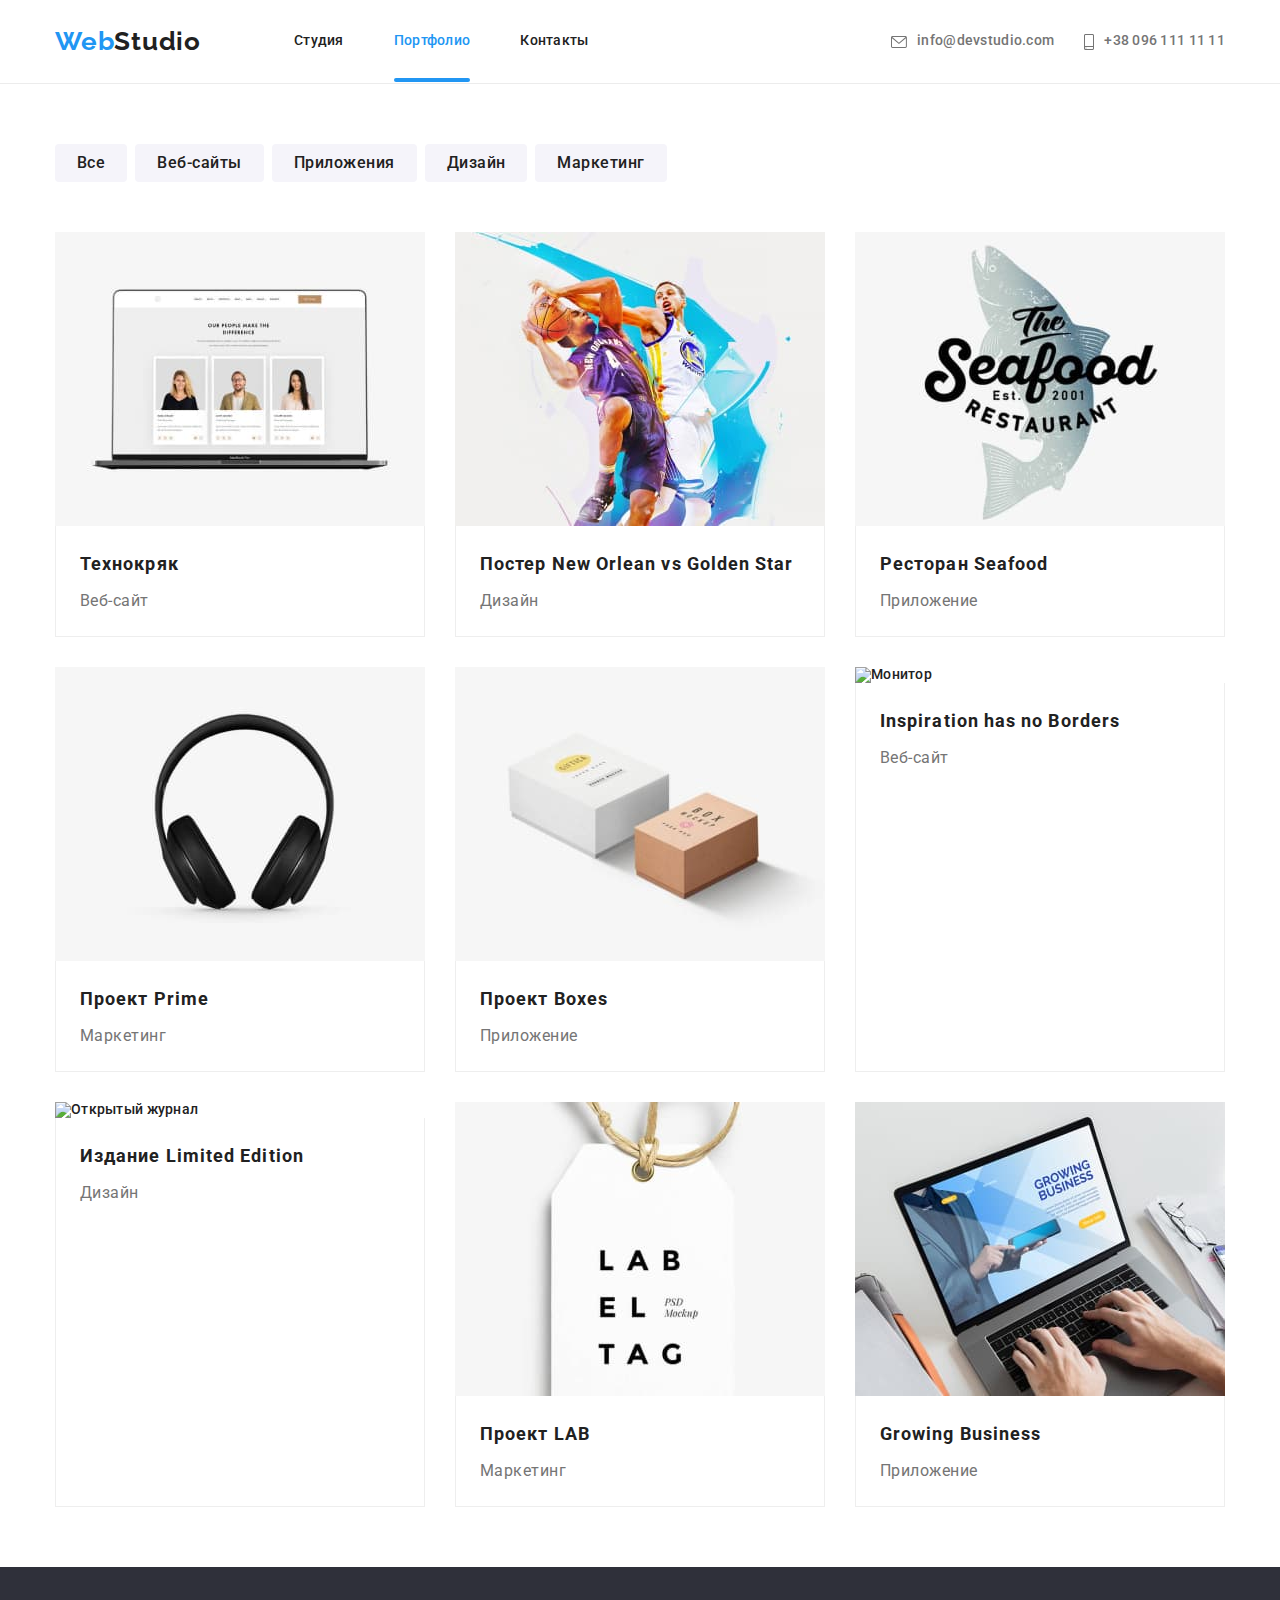
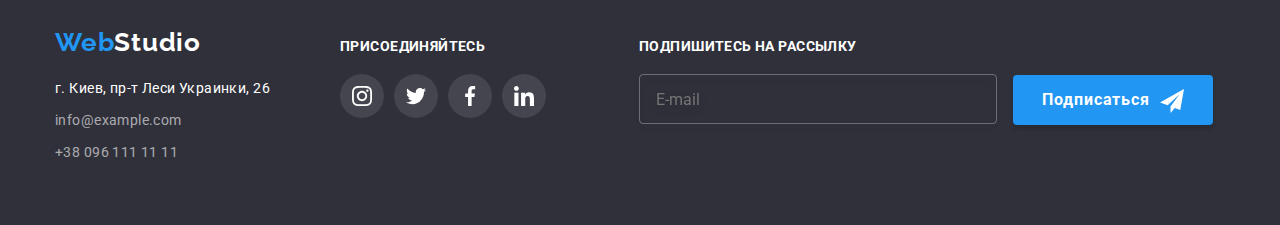
==== portfolio.html @ 26224d2b "Homework-08" ====
<!DOCTYPE html>
<html lang="ru">
  <head>
    <meta charset="UTF-8" />
    <meta http-equiv="X-UA-Compatible" content="IE=edge" />
    <meta name="viewport" content="width=device-width, initial-scale=1.0" />
    <meta name="description" content="Эффективные решения для вашего бизнеса" />
    <title lang="en">WebStudio</title>
    <link rel="stylesheet" href="./css/main.min.css" />
    <link rel="preconnect" href="https://fonts.googleapis.com" />
    <link rel="preconnect" href="https://fonts.gstatic.com" crossorigin />
    <link
      href="https://fonts.googleapis.com/css2?family=Raleway:wght@700&family=Roboto:wght@400;500;700;900&display=swap"
      rel="stylesheet"
    />
  </head>
  <body>
    <header class="header header--line">
      <div class="container container--header">
        <a class="link logo" href="" lang="en"><span class="w-logo">Web</span>Studio</a>
        <button class="btn-menu-open" type="button" data-menu-button-open aria-expanded="false">
          <svg
            class="svg-icon-menu"
            width="40"
            height="40"
            aria-label="Переключатель мобильного меню"
            aria-expanded="false"
            aria-controls="mobile-menu"
          >
            <use class="icon-menu" href="./images/icons.svg#menu"></use>
          </svg>
        </button>
        <div class="sandwich" id="mobile-menu" data-menu>
          <button class="btn-close-menu" data-menu-button-close>
            <svg
              class="svg-icon-menu"
              width="40"
              height="40"
              aria-label="Переключатель мобильного меню"
            >
              <use class="icon-close-menu" href="./images/icons.svg#close-menu"></use>
            </svg>
          </button>
          <nav class="nav">
            <ul class="nav__list">
              <li>
                <a class="link nav__link" href="./">Студия</a>
              </li>
              <li><a class="link nav__link current" href="./portfolio.html">Портфолио</a></li>
              <li><a class="link nav__link" href="">Контакты</a></li>
            </ul>
          </nav>
          <div class="header-contakt">
            <a class="link nav__email" href="mailto:info@devstudio.com">
              <svg width="14" height="10" class="icon-envelope">
                <use href="./images/icons.svg#envelope"></use>
                </svg>info@devstudio.com
            </a>

            <a class="link nav__tel" href="tel:+380961111111">
              <svg width="10" height="14" class="icon-smartphone">
                <use href="./images/icons.svg#smartphone"></use>
                </svg>+38 096 111 11 11
            </a>
          </div>
          <ul class="sandwich-social-list">
            <li class="sandwich__social-link"><a class="link" href="">Instagram</a></li>
            <li class="sandwich__social-link"><a class="link" href="">Twitter</a></li>
            <li class="sandwich__social-link"><a class="link" href="">Facebook</a></li>
            <li class="sandwich__social-link"><a class="link" href="">LinkedIn</a></li>
          </ul>
        </div>
      </div>
    </header>

    <main>
      <section class="section">
        <!-- h1 HIDE!! -->
        <h1 class="visually-hidden">Наше портфолио</h1>
        <div class="container">
          <ul class="list btn-container">
            <li><button class="btn" type="button">Все</button></li>
            <li><button class="btn" type="button">Веб-сайты</button></li>
            <li><button class="btn" type="button">Приложения</button></li>
            <li><button class="btn" type="button">Дизайн</button></li>
            <li><button class="btn" type="button">Маркетинг</button></li>
          </ul>

          <ul class="list card-set">
            <li class="card">
              <a class="link" href="#">
                <div class="card__representation">
                  <img
                    class="image"
                    srcset="
                      ./images/portfolio1-t.jpg    354w,
                      ./images/portfolio1-d.jpg    370w,
                      ./images/portfolio1.jpg      450w,
                      ./images/portfolio1-t@2x.jpg 708w,
                      ./images/portfolio1-d@2x.jpg 740w,
                      ./images/portfolio1@2x.jpg   900w
                    "
                    sizes="(min-width: 1200px) 370px, (min-width: 768px) 354px, 100vw"
                    src="./images/portfolio1.jpg"
                    alt="Отркытый ноутбук"
                  />
                  <p class="card__img-overlay">
                    Технокряк это современная площадка распространения коронавируса. Компании
                    используют эту платформу для цифрового шпионажа и атак на защищённые сервера
                    конкурентов.
                  </p>
                </div>
                <div class="card__label">
                  <h2 class="card__caption">Технокряк</h2>
                  <p class="card__comment">Веб-сайт</p>
                </div>
              </a>
            </li>
            <li class="card">
              <a class="link" href="#">
                <div class="card__representation">
                  <img
                    class="image"
                    srcset="
                      ./images/portfolio2-t.jpg    354w,
                      ./images/portfolio2-d.jpg    370w,
                      ./images/portfolio2.jpg      450w,
                      ./images/portfolio2-t@2x.jpg 708w,
                      ./images/portfolio2-d@2x.jpg 740w,
                      ./images/portfolio2@2x.jpg   900w
                    "
                    sizes="(min-width: 1200px) 370px, (min-width: 768px) 354px, 100vw"
                    src="./images/portfolio2.jpg"
                    alt="Два баскетболиста с мячом"
                  />
                  <p class="card__img-overlay">
                    Разработан макро-технологический постер, который позволяет только глядя в него
                    не менее 3-х часов в день, прокачать свои баскетбольные скиллы не менее чем на
                    +24 уровня вверх. И так каждый день!
                  </p>
                </div>
                <div class="card__label">
                  <h2 class="card__caption">Постер New Orlean vs Golden Star</h2>
                  <p class="card__comment">Дизайн</p>
                </div>
              </a>
            </li>
            <li class="card">
              <a class="link" href="#">
                <div class="card__representation">
                  <img
                    class="image"
                    srcset="
                      ./images/portfolio3-t.jpg    354w,
                      ./images/portfolio3-d.jpg    370w,
                      ./images/portfolio3.jpg      450w,
                      ./images/portfolio3-t@2x.jpg 708w,
                      ./images/portfolio3-d@2x.jpg 740w,
                      ./images/portfolio3@2x.jpg   900w
                    "
                    sizes="(min-width: 1200px) 370px, (min-width: 768px) 354px, 100vw"
                    src="./images/portfolio3.jpg"
                    alt="Логотип ресторана"
                  />
                  <p class="card__img-overlay">
                    Новейшее приложение, в котором использованы последние достижения Репеты дают Вам
                    возможность он-лайн посещения рыбного ресторана а также полного утоления голода
                    в цифровом виде.
                  </p>
                </div>
                <div class="card__label">
                  <h2 class="card__caption">Ресторан Seafood</h2>
                  <p class="card__comment">Приложение</p>
                </div>
              </a>
            </li>
            <li class="card">
              <a class="link" href="#">
                <div class="card__representation">
                  <img
                    class="image"
                    srcset="
                      ./images/portfolio4-t.jpg    354w,
                      ./images/portfolio4-d.jpg    370w,
                      ./images/portfolio4.jpg      450w,
                      ./images/portfolio4-t@2x.jpg 708w,
                      ./images/portfolio4-d@2x.jpg 740w,
                      ./images/portfolio4@2x.jpg   900w
                    "
                    sizes="(min-width: 1200px) 370px, (min-width: 768px) 354px, 100vw"
                    src="./images/portfolio4.jpg"
                    alt="Наушники"
                  />
                  <p class="card__img-overlay">
                    Инновационный маркетинговый проект поможет Вам в самых неблагоприятных
                    обстоятельствах принять решение приобрести даже то, что Вам совсем не нужно ни
                    за что в жизни.
                  </p>
                </div>
                <div class="card__label">
                  <h2 class="card__caption">Проект Prime</h2>
                  <p class="card__comment">Маркетинг</p>
                </div>
              </a>
            </li>
            <li class="card">
              <a class="link" href="#">
                <div class="card__representation">
                  <img
                    class="image"
                    srcset="
                      ./images/portfolio5-t.jpg    354w,
                      ./images/portfolio5-d.jpg    370w,
                      ./images/portfolio5.jpg      450w,
                      ./images/portfolio5-t@2x.jpg 708w,
                      ./images/portfolio5-d@2x.jpg 740w,
                      ./images/portfolio5@2x.jpg   900w
                    "
                    sizes="(min-width: 1200px) 370px, (min-width: 768px) 354px, 100vw"
                    src="./images/portfolio5.jpg"
                    alt="Две коробки"
                  />
                  <p class="card__img-overlay">
                    Револиционное приложение разработанное искуственным интеллектом, который не спит
                    и микросекунды, отображает картины жизни кубических сущностей. Пикассо
                    переворачивается!
                  </p>
                </div>
                <div class="card__label">
                  <h2 class="card__caption">Проект Boxes</h2>
                  <p class="card__comment">Приложение</p>
                </div>
              </a>
            </li>
            <li class="card">
              <a class="link" href="#">
                <div class="card__representation">
                  <img
                    class="image"
                    srcset="
                      ./images/portfolio6-t.jpg    354w,
                      ./images/portfolio6-d.jpg    370w,
                      ./images/portfolio6.jpg      450w,
                      ./images/portfolio6-t@2x.jpg 708w,
                      ./images/portfolio6-d@2x.jpg 740w,
                      ./images/portfolio6@2x.jpg   900w
                    "
                    sizes="(min-width: 1200px) 370px, (min-width: 768px) 354px, 100vw"
                    src="./images/portfolio6.jpg"
                    alt="Монитор"
                  />
                  <p class="card__img-overlay">
                    Подоблачный сайт разрушающий границы вдохновения. Позволяет Ваше увлечение
                    превратить во влачение. Вдохновение влачет увлечение. Увлечение вдохновляет
                    влачение.
                  </p>
                </div>
                <div class="card__label">
                  <h2 class="card__caption">Inspiration has no Borders</h2>
                  <p class="card__comment">Веб-сайт</p>
                </div>
              </a>
            </li>
            <li class="card">
              <a class="link" href="#">
                <div class="card__representation">
                  <img
                    class="image"
                    srcset="
                      ./images/portfolio7-t.jpg    354w,
                      ./images/portfolio7-d.jpg    370w,
                      ./images/portfolio7.jpg      450w,
                      ./images/portfolio7-t@2x.jpg 708w,
                      ./images/portfolio7-d@2x.jpg 740w,
                      ./images/portfolio7@2x.jpg   900w
                    "
                    sizes="(min-width: 1200px) 370px, (min-width: 768px) 354px, 100vw"
                    src="./images/portfolio7.jpg"
                    alt="Открытый журнал"
                  />
                  <p class="card__img-overlay">
                    Лимитированный дизайн предоставляет уникальную возможность поделиться с кем-либо
                    чем-либо посредством чего-либо в границах существования всего. Либо чего-то.
                  </p>
                </div>
                <div class="card__label">
                  <h2 class="card__caption">Издание Limited Edition</h2>
                  <p class="card__comment">Дизайн</p>
                </div>
              </a>
            </li>
            <li class="card">
              <a class="link" href="#">
                <div class="card__representation">
                  <img
                    class="image"
                    srcset="
                      ./images/portfolio8-t.jpg    354w,
                      ./images/portfolio8-d.jpg    370w,
                      ./images/portfolio8.jpg      450w,
                      ./images/portfolio8-t@2x.jpg 708w,
                      ./images/portfolio8-d@2x.jpg 740w,
                      ./images/portfolio8@2x.jpg   900w
                    "
                    sizes="(min-width: 1200px) 370px, (min-width: 768px) 354px, 100vw"
                    src="./images/portfolio8.jpg"
                    alt="Ярлык с надписью"
                  />
                  <p class="card__img-overlay">
                    Единственный в мире маркетинговый лабораториум делает Вас причастным к
                    возможности продажи всего сущего с несуществующими возможностями по
                    несущественным способностям.
                  </p>
                </div>
                <div class="card__label">
                  <h2 class="card__caption">Проект LAB</h2>
                  <p class="card__comment">Маркетинг</p>
                </div>
              </a>
            </li>
            <li class="card">
              <a class="link" href="#">
                <div class="card__representation">
                  <img
                    class="image"
                    srcset="
                      ./images/portfolio9-t.jpg    354w,
                      ./images/portfolio9-d.jpg    370w,
                      ./images/portfolio9.jpg      450w,
                      ./images/portfolio9-t@2x.jpg 708w,
                      ./images/portfolio9-d@2x.jpg 740w,
                      ./images/portfolio9@2x.jpg   900w
                    "
                    sizes="(min-width: 1200px) 370px, (min-width: 768px) 354px, 100vw"
                    src="./images/portfolio9.jpg"
                    alt="Руки на клавиатуре ноутбука"
                  />
                  <p class="card__img-overlay">
                    Приложение. Раскрывает перед Вами возможность взрастить Ваш бизнес за пределы.
                    Пределы прилагаются, свои тащить нет надобности. Обращаться по уникальному
                    адресу: поле Чудес. Спросить Лису. Лучше, Кота.
                  </p>
                </div>
                <div class="card__label">
                  <h2 class="card__caption">Growing Business</h2>
                  <p class="card__comment">Приложение</p>
                </div>
              </a>
            </li>
          </ul>
        </div>
      </section>
    </main>

    <footer class="footer">
      <div class="container container--footer">
        <div class="footer-info">
          <div class="logo-address">
            <a class="link logo logo--footer" href="" lang="en"
              ><span class="w-logo">Web</span>Studio</a
            >
            <div class="address">
              <address class="addr">г. Киев, пр-т Леси Украинки, 26</address>
              <ul class="">
                <li class="address__contakt">
                  <a class="link contakt" href="mailto:info@example.com">info@example.com</a>
                </li>
                <li class="address__contakt">
                  <a class="link contakt" href="tel:+380961111111">+38 096 111 11 11</a>
                </li>
              </ul>
            </div>
          </div>
          <div class="offer">
            <p class="offer__label">присоединяйтесь</p>
            <ul class="set-social-icons offer__set-social-icons">
              <li>
                <a class="link offer__social-link" href="#">
                  <svg class="icon-social">
                    <use href="./images/icons.svg#instagram"></use>
                  </svg>
                </a>
              </li>
              <li>
                <a class="link offer__social-link" href="#">
                  <svg class="icon-social">
                    <use href="./images/icons.svg#twitter"></use>
                  </svg>
                </a>
              </li>
              <li>
                <a class="link offer__social-link" href="#">
                  <svg class="icon-social">
                    <use href="./images/icons.svg#facebook"></use>
                  </svg>
                </a>
              </li>
              <li>
                <a class="link offer__social-link" href="#">
                  <svg class="icon-social">
                    <use href="./images/icons.svg#linkedin"></use>
                  </svg>
                </a>
              </li>
            </ul>
          </div>
        </div>

        <form class="subscriber" name="subscriber" action="#">
          <label class="subscriber__label" for="subscriber-mail"> Подпишитесь на рассылку</label>
          <input
            class="subscriber__mail"
            type="email"
            name="subscriber-mail"
            id="mail-subscriber"
            placeholder="E-mail"
          />
          <button class="button button__subscriber" type="submit" name="subscriber-button">
            Подписаться<svg class="button--send" width="24" height="24">
              <use href="./images/icons.svg#send"></use>
            </svg>
          </button>
        </form>
      </div>
    </footer>

    <script src="./js/menu.js"></script>
  </body>
</html>
---- css/main.min.css ----
/*! modern-normalize v1.1.0 | MIT License | https://github.com/sindresorhus/modern-normalize */*,::before,::after{-webkit-box-sizing:border-box;box-sizing:border-box}html{line-height:1.15;-webkit-text-size-adjust:100%;-moz-tab-size:4;-o-tab-size:4;tab-size:4}body{margin:0;font-family:system-ui,-apple-system,"Segoe UI",Roboto,Helvetica,Arial,sans-serif,"Apple Color Emoji","Segoe UI Emoji"}hr{height:0;color:inherit}abbr[title]{-webkit-text-decoration:underline dotted;text-decoration:underline dotted}b,strong{font-weight:bolder}code,kbd,samp,pre{font-family:ui-monospace, SFMono-Regular, Consolas, 'Liberation Mono', Menlo, monospace;font-size:1em}small{font-size:80%}sub,sup{font-size:75%;line-height:0;position:relative;vertical-align:baseline}sub{bottom:-0.25em}sup{top:-0.5em}table{text-indent:0;border-color:inherit}button,input,optgroup,select,textarea{font-family:inherit;font-size:100%;line-height:1.15;margin:0}button,select{text-transform:none}button,[type='button'],[type='reset'],[type='submit']{-webkit-appearance:button}::-moz-focus-inner{border-style:none;padding:0}:-moz-focusring{outline:1px dotted ButtonText}:-moz-ui-invalid{box-shadow:none}legend{padding:0}progress{vertical-align:baseline}::-webkit-inner-spin-button,::-webkit-outer-spin-button{height:auto}[type='search']{-webkit-appearance:textfield;outline-offset:-2px}::-webkit-search-decoration{-webkit-appearance:none}::-webkit-file-upload-button{-webkit-appearance:button;font:inherit}summary{display:list-item}:root{--accent-color: #2196f3;--main-color: #212121;--main-color2: #757575;--main-color3: #afb1b8;--hero-bg: #c4c4c4;--icon-color: #fff;--icon-color2: AFB1B8;--icon-bg: #ffffff1a;--bg-color: #f5f4fa;--bg-color2: #2f303a;--bg-card-color: #fff;--color-logo: #000000;--footer-color: #fff;--footer-color2: #ffffff99;--btn-text-color: #fff;--btn-text-color2: #212121;--btn-background-color: #f5f4fa;--modal-ovarley: #00000033;--modal-bg-color: #fff;--transition-cub: cubic-bezier(0.4, 0, 0.2, 1);--transition-during: 250ms}body{font-family:'Roboto', sans-serif;color:var(--main-color)}h1,h2,h3,p,ul{padding:0;margin:0}ul{list-style:none}.container{margin:0 auto;padding-left:15px;padding-right:15px;max-width:480px}.section{padding-top:60px;padding-bottom:60px}.visually-hidden{position:absolute;width:1px;height:1px;margin:-1px;border:0;padding:0;white-space:nowrap;-webkit-clip-path:inset(100%);clip-path:inset(100%);clip:rect(0 0 0 0);overflow:hidden}.link{display:block;text-decoration:none;color:var(--main-color);font-weight:500;font-size:14px;line-height:1.14;letter-spacing:.02em;cursor:pointer;-webkit-transition-property:color;transition-property:color;-webkit-transition-duration:var(--transition-during);transition-duration:var(--transition-during);-webkit-transition-timing-function:var(--transition-cub);transition-timing-function:var(--transition-cub)}.link:hover,.link:focus{color:var(--accent-color)}@media screen and (min-width: 768px){.container{max-width:initial;width:768px}}@media screen and (min-width: 1200px){.container{max-width:initial;width:1200px}}.logo{font-family:Raleway;font-style:normal;font-weight:700;font-size:24px;line-height:1.19;letter-spacing:.03em;color:var(--main-color)}@media screen and (min-width: 1200px){.logo{font-family:Raleway;font-style:normal;font-weight:700;font-size:26px;line-height:1.19;letter-spacing:.03em}}.button{font-family:inherit;font-style:normal;font-weight:700;font-size:16px;line-height:1.86;letter-spacing:.06em;text-align:center;width:200px;height:50px;padding:0;color:var(--btn-text-color);background-color:var(--accent-color);-webkit-box-shadow:0px 4px 4px rgba(0,0,0,0.15);box-shadow:0px 4px 4px rgba(0,0,0,0.15);border:none;border-radius:4px;-webkit-transition-property:background-color;transition-property:background-color;-webkit-transition-duration:var(--transition-during);transition-duration:var(--transition-during);-webkit-transition-timing-function:var(--transition-cub);transition-timing-function:var(--transition-cub)}@media screen and (min-width: 1200px){.button:hover,.button:focus,.button:active{background-color:#188ce8}}.set-social-icons{display:-webkit-box;display:-ms-flexbox;display:flex;-webkit-box-pack:center;-ms-flex-pack:center;justify-content:center;margin:0 auto}.set-social-icons>:not(:last-child){margin-right:10px}.icon-social{width:20px;height:20px;fill:currentColor}.social-link{display:-webkit-box;display:-ms-flexbox;display:flex;-webkit-box-pack:center;-ms-flex-pack:center;justify-content:center;-webkit-box-align:center;-ms-flex-align:center;align-items:center;width:44px;height:44px;border-radius:50%;color:var(--main-color3)}.social-link{background-color:var(--icon-bg);-webkit-transition-property:background-color;transition-property:background-color;-webkit-transition-duration:var(--transition-during);transition-duration:var(--transition-during);-webkit-transition-timing-function:var(--transition-cub);transition-timing-function:var(--transition-cub)}.social-link:hover,.social-link:focus{color:var(--icon-color);background-color:var(--accent-color)}.header{position:relative;margin:0 auto;padding-top:16px;padding-bottom:16px;max-width:480px}.header--line{border-bottom:1px solid #ececec}.w-logo{color:var(--accent-color)}.svg-icon-menu{fill:var(--main-color)}.btn-menu-open{position:absolute;right:15px;top:10px;display:-webkit-box;display:-ms-flexbox;display:flex;border:none;padding:0;background-color:transparent}@media screen and (min-width: 768px){.container--header{display:-webkit-box;display:-ms-flexbox;display:flex;-webkit-box-align:center;-ms-flex-align:center;align-items:center;position:relative;width:768px}.header{max-width:initial;padding-top:26px;padding-bottom:26px}.btn-menu-open{display:none}}@media screen and (min-width: 1200px){.container--header{width:1200px}}.sandwich{display:none;padding:40px calc(50vw - 200px);position:fixed;-webkit-box-orient:vertical;-webkit-box-direction:normal;-ms-flex-direction:column;flex-direction:column;left:0;top:0;z-index:100;width:100vw;height:100vh;opacity:0;visibility:hidden;background-color:var(--modal-bg-color)}.sandwich.is-open{display:-webkit-box;display:-ms-flexbox;display:flex;opacity:1;visibility:visible}.nav__list>:not(:last-child){margin-bottom:32px}.nav__link{font-family:Roboto;font-style:normal;font-weight:500;font-size:40px;line-height:1.17;letter-spacing:.02em;color:var(--main-color)}.btn-close-menu{display:block;position:fixed;top:10px;right:initial;left:calc(50vw + 185px);border:none;padding:0;z-index:101;background-color:transparent}.btn-close-menu:hover .svg-icon-menu,.btn-close-menu:focus .svg-icon-menu,.btn-close-menu:active .svg-icon-menu{fill:var(--accent-color)}.header-contakt{display:-webkit-box;display:-ms-flexbox;display:flex;-webkit-box-orient:vertical;-webkit-box-direction:reverse;-ms-flex-direction:column-reverse;flex-direction:column-reverse;margin-top:auto}.nav__tel{font-family:Roboto;font-style:normal;font-weight:500;font-size:34px;line-height:1.17;letter-spacing:.02em;color:var(--accent-color)}.nav__email{font-family:Roboto;font-style:normal;font-weight:500;font-size:24px;line-height:1.17;letter-spacing:.02em;color:var(--main-color2);margin-top:32px}.icon-envelope,.icon-smartphone{display:none}.sandwich-social-list{display:-webkit-box;display:-ms-flexbox;display:flex;-webkit-box-pack:center;-ms-flex-pack:center;justify-content:center}.sandwich__social-link{display:-webkit-box;display:-ms-flexbox;display:flex;-ms-flex-line-pack:center;align-content:center;margin-top:64px}.sandwich__social-link>:nth-child(n+1){font-family:Roboto;font-style:normal;font-weight:500;font-size:18px;line-height:1.12;letter-spacing:.02em;color:var(--accent-color)}.sandwich__social-link:not(:last-child)::after{content:'';height:22px;width:0;border-left:1px solid rgba(33,33,33,0.2);margin-left:10px;margin-right:10px}@media screen and (max-width: 480px){.sandwich{padding:40px 48px}.btn-close-menu{left:initial;right:15px}}@media screen and (min-width: 768px){.sandwich{position:initial;opacity:1;visibility:visible;display:-webkit-box;display:-ms-flexbox;display:flex;-webkit-box-orient:horizontal;-webkit-box-direction:normal;-ms-flex-direction:row;flex-direction:row;-webkit-box-align:center;-ms-flex-align:center;align-items:center;width:initial;height:initial;padding:initial;margin-left:88px;-webkit-box-flex:1;-ms-flex-positive:1;flex-grow:1}.btn-close-menu{display:none}.nav__list{display:-webkit-box;display:-ms-flexbox;display:flex;-webkit-box-align:center;-ms-flex-align:center;align-items:center}.nav__list>:not(:last-child){margin-bottom:initial;margin-right:50px}.nav__list>:nth-child(n+1){position:relative}.nav__link{font-family:Roboto;font-style:normal;font-weight:500;font-size:14px;line-height:1.14;letter-spacing:.02em;color:var(--main-color)}.sandwich-social-list{display:none}.header-contakt{position:absolute;display:-webkit-box;display:-ms-flexbox;display:flex;-webkit-box-orient:vertical;-webkit-box-direction:normal;-ms-flex-direction:column;flex-direction:column;top:-5px;right:15px}.nav__email,.nav__tel{font-family:Roboto;font-style:normal;font-weight:500;font-size:12px;line-height:1.16;letter-spacing:.02em;color:var(--main-color2);margin:initial}.nav__email{margin-bottom:10px}.icon-envelope,.icon-smartphone{vertical-align:middle;display:initial;margin-right:8px;fill:currentColor}.current::after{content:'';position:absolute;bottom:-33px;left:0;width:100%;height:4px;border-radius:2px;background-color:var(--accent-color)}}@media screen and (min-width: 1200px){.sandwich{position:initial;opacity:1;visibility:visible;display:-webkit-box;display:-ms-flexbox;display:flex;-webkit-box-orient:horizontal;-webkit-box-direction:normal;-ms-flex-direction:row;flex-direction:row;-webkit-box-align:center;-ms-flex-align:center;align-items:center;width:initial;height:initial;padding:initial;margin-left:93px;-webkit-box-flex:1;-ms-flex-positive:1;flex-grow:1}.header-contakt{position:initial;display:-webkit-box;display:-ms-flexbox;display:flex;-webkit-box-orient:horizontal;-webkit-box-direction:normal;-ms-flex-direction:row;flex-direction:row;-webkit-box-align:center;-ms-flex-align:center;align-items:center;margin-left:auto}.nav__email,.nav__tel{display:block;font-family:Roboto;font-style:normal;font-weight:500;font-size:14px;line-height:1.14;letter-spacing:.02em}.nav__email{margin-right:30px;margin-bottom:0}.icon-smartphone{width:10px;height:16px;margin-right:10px}.icon-envelope{width:16px;height:12px;margin-right:10px}}.current{color:var(--accent-color)}.backdrop{position:fixed;top:0;left:0;width:100%;height:100%;z-index:199;background-color:var(--modal-ovarley)}.backdrop.is-hidden{visibility:hidden;pointer-events:none}.backdrop.is-hidden .modal{opacity:0;visibility:hidden;-webkit-transform:translate(-50%, -50%) rotateX(90deg);transform:translate(-50%, -50%) rotateX(90deg);-webkit-transition-property:opacity, visibility, -webkit-transform;transition-property:opacity, visibility, -webkit-transform;transition-property:transform, opacity, visibility;transition-property:transform, opacity, visibility, -webkit-transform;-webkit-transition-duration:var(--transition-during);transition-duration:var(--transition-during);-webkit-transition-timing-function:var(--transition-cub);transition-timing-function:var(--transition-cub)}.modal{position:relative;top:50%;left:50%;z-index:200;max-width:450px;height:auto;padding:40px;background:var(--modal-bg-color);-webkit-box-shadow:0px 1px 3px rgba(0,0,0,0.12),0px 1px 1px rgba(0,0,0,0.14),0px 2px 1px rgba(0,0,0,0.2);box-shadow:0px 1px 3px rgba(0,0,0,0.12),0px 1px 1px rgba(0,0,0,0.14),0px 2px 1px rgba(0,0,0,0.2);border-radius:4px;opacity:1;visibility:visible;-webkit-transform:translate(-50%, -50%) rotateX(0deg);transform:translate(-50%, -50%) rotateX(0deg);-webkit-transition-property:opacity, -webkit-transform;transition-property:opacity, -webkit-transform;transition-property:transform, opacity;transition-property:transform, opacity, -webkit-transform;-webkit-transition-duration:var(--transition-during);transition-duration:var(--transition-during);-webkit-transition-timing-function:var(--transition-cub);transition-timing-function:var(--transition-cub)}.modal__btn-close{position:absolute;display:-webkit-box;display:-ms-flexbox;display:flex;-webkit-box-align:center;-ms-flex-align:center;align-items:center;-webkit-box-pack:center;-ms-flex-pack:center;justify-content:center;width:30px;height:30px;padding:0;top:8px;right:8px;-webkit-box-sizing:border-box;box-sizing:border-box;background:var(--modal-bg-color);border:1px solid rgba(0,0,0,0.1);border-radius:50%;cursor:pointer;-webkit-transition-property:fill;transition-property:fill;-webkit-transition-duration:var(--transition-during);transition-duration:var(--transition-during);-webkit-transition-timing-function:var(--transition-cub);transition-timing-function:var(--transition-cub)}.modal__btn-close:focus .icon-close,.modal__btn-close:hover .icon-close,.modal__btn-close:active .icon-close{fill:var(--accent-color)}.icon-close{width:18px;height:18px}.form{display:block}.form__h2{font-family:Roboto;font-style:normal;font-weight:700;font-size:20px;line-height:1.5;letter-spacing:.03em;text-align:center;color:var(--btn-text-color2);margin-bottom:12px}.form__label-input{display:block;font-family:Roboto;font-style:normal;font-weight:400;font-size:12px;line-height:1.16;letter-spacing:.01em;color:var(--main-color2);margin-bottom:4px}.form__input-zone{position:relative;color:var(--main-color);margin-bottom:10px}.form__input{width:100%;height:40px;padding-left:42px;border:1px solid rgba(33,33,33,0.2);-webkit-box-sizing:border-box;box-sizing:border-box;border-radius:4px;background-color:transparent;font-family:Roboto;font-style:normal;font-weight:400;font-size:12px;line-height:1.16;letter-spacing:.01em;color:rgba(117,117,117,0.5);-webkit-transition-property:border-color;transition-property:border-color;-webkit-transition-duration:var(--transition-during);transition-duration:var(--transition-during);-webkit-transition-timing-function:var(--transition-cub);transition-timing-function:var(--transition-cub)}.form__icon{position:absolute;width:18px;height:18px;top:50%;left:12px;-webkit-transform:translateY(-50%);transform:translateY(-50%);fill:currentColor;-webkit-transition-property:fill;transition-property:fill;-webkit-transition-duration:var(--transition-during);transition-duration:var(--transition-during);-webkit-transition-timing-function:var(--transition-cub);transition-timing-function:var(--transition-cub)}.form__input:hover,.form__input:focus,.form__textarea:hover,.form__textarea:focus{border-color:var(--accent-color);outline:none;cursor:pointer}.form__input:hover+.form__icon,.form__input:focus+.form__icon{fill:var(--accent-color)}.form__textarea{width:100%;height:120px;padding:12px 16px;margin-bottom:20px;border:1px solid rgba(33,33,33,0.2);-webkit-box-sizing:border-box;box-sizing:border-box;border-radius:4px;resize:none;font-family:Roboto;font-style:normal;font-weight:400;font-size:12px;line-height:1.16;letter-spacing:.01em;color:rgba(117,117,117,0.5);-webkit-transition-property:border-color;transition-property:border-color;-webkit-transition-duration:var(--transition-during);transition-duration:var(--transition-during);-webkit-transition-timing-function:var(--transition-cub);transition-timing-function:var(--transition-cub)}.form__checkbox{margin-bottom:30px;text-align:center}.form__label-checkbox{display:-webkit-box;display:-ms-flexbox;display:flex;-webkit-box-align:center;-ms-flex-align:center;align-items:center;font-family:Roboto;font-style:normal;font-weight:400;font-size:12px;line-height:1.17;letter-spacing:.03em;margin-bottom:30px;color:var(--main-color2)}.form__label-checkbox a{color:var(--accent-color)}.form__label-checkbox span{display:-webkit-box;display:-ms-flexbox;display:flex;-webkit-box-align:center;-ms-flex-align:center;align-items:center;width:16px;height:15px;margin-right:7px;border:2px solid var(--btn-text-color2);border-radius:2px}.form__icon-check{fill:transparent;-webkit-transition-property:fill;transition-property:fill;-webkit-transition-duration:var(--transition-during);transition-duration:var(--transition-during);-webkit-transition-timing-function:var(--transition-cub);transition-timing-function:var(--transition-cub)}.form__input-checkbox:checked+.form__label-checkbox span{background-color:var(--accent-color);border:none}.form__input-checkbox:checked+.form__label-checkbox .form__icon-check{fill:#fff}.form__input-checkbox:focus+.form__label-checkbox span{outline:2px solid var(--accent-color)}.button--modal{display:block;margin-right:auto;margin-left:auto;cursor:pointer}.button--modal:hover,.button--modal:focus{background-color:#188ce8}@media screen and (max-height: 615px){.modal{height:calc(100vh - 10px);overflow-y:scroll}}.hero{height:400px;background-color:var(--hero-bg);background-image:-webkit-gradient(linear, left top, left bottom, from(rgba(47,48,58,0.4)), to(rgba(47,48,58,0.4))),url(../images/hero-bg.jpg);background-image:linear-gradient(rgba(47,48,58,0.4), rgba(47,48,58,0.4)),url(../images/hero-bg.jpg);background-size:480px;background-repeat:no-repeat;background-position:center;padding-top:118px;padding-bottom:118px;text-align:center}@media (min-device-pixel-ratio: 2), (-webkit-min-device-pixel-ratio: 2), (min-resolution: 192dpi), (min-resolution: 2dppx){.hero{background-image:-webkit-gradient(linear, left top, left bottom, from(rgba(47,48,58,0.4)), to(rgba(47,48,58,0.4))),url(../images/hero-bg@2x.jpg);background-image:linear-gradient(rgba(47,48,58,0.4), rgba(47,48,58,0.4)),url(../images/hero-bg@2x.jpg)}}.header-1{font-family:Roboto;font-style:normal;font-weight:900;font-size:26px;line-height:1.61;letter-spacing:.06em;color:var(--footer-color);margin:0 auto 30px;text-transform:uppercase;max-width:360px}.button--hero:hover,.button--hero:focus{background-color:#188ce8}@media screen and (min-width: 768px){.hero{background-image:-webkit-gradient(linear, left top, left bottom, from(rgba(47,48,58,0.4)), to(rgba(47,48,58,0.4))),url(../images/hero-bg-t.jpg);background-image:linear-gradient(rgba(47,48,58,0.4), rgba(47,48,58,0.4)),url(../images/hero-bg-t.jpg);background-size:cover}}@media screen and (min-width: 768px) and (min-device-pixel-ratio: 2), screen and (min-width: 768px) and (-webkit-min-device-pixel-ratio: 2), screen and (min-width: 768px) and (min-resolution: 192dpi), screen and (min-width: 768px) and (min-resolution: 2dppx){.hero{background-image:-webkit-gradient(linear, left top, left bottom, from(rgba(47,48,58,0.4)), to(rgba(47,48,58,0.4))),url(../images/hero-bg-t@2x.jpg);background-image:linear-gradient(rgba(47,48,58,0.4), rgba(47,48,58,0.4)),url(../images/hero-bg-t@2x.jpg)}}@media screen and (min-width: 1200px){.hero{background-image:-webkit-gradient(linear, left top, left bottom, from(rgba(47,48,58,0.4)), to(rgba(47,48,58,0.4))),url(../images/hero-bg-d.jpg);background-image:linear-gradient(rgba(47,48,58,0.4), rgba(47,48,58,0.4)),url(../images/hero-bg-d.jpg);background-size:cover}}@media screen and (min-width: 1200px) and (min-device-pixel-ratio: 2), screen and (min-width: 1200px) and (-webkit-min-device-pixel-ratio: 2), screen and (min-width: 1200px) and (min-resolution: 192dpi), screen and (min-width: 1200px) and (min-resolution: 2dppx){.hero{background-image:-webkit-gradient(linear, left top, left bottom, from(rgba(47,48,58,0.4)), to(rgba(47,48,58,0.4))),url(../images/hero-bg-d@2x.jpg);background-image:linear-gradient(rgba(47,48,58,0.4), rgba(47,48,58,0.4)),url(../images/hero-bg-d@2x.jpg)}}@media screen and (min-width: 1200px){.header-1{font-family:Roboto;font-style:normal;font-weight:900;font-size:44px;line-height:1.36;letter-spacing:.06em;max-width:700px}}.skills__list>:not(:last-child){margin-bottom:30px}.field{display:-webkit-box;display:-ms-flexbox;display:flex;-webkit-box-pack:center;-ms-flex-pack:center;justify-content:center;-webkit-box-align:center;-ms-flex-align:center;align-items:center;height:120px;background-color:var(--bg-color);border-radius:4px}.field__icon-skills{width:70px;height:70px}.skills__header-3{font-family:Roboto;font-style:normal;font-weight:700;font-size:14px;line-height:1.14;letter-spacing:.03em;text-transform:uppercase;text-align:center;margin-top:30px;color:var(--main-color)}.skills__text{font-family:Roboto;font-style:normal;font-weight:400;font-size:14px;line-height:1.71;letter-spacing:.03em;color:var(--main-color2);margin-top:10px}@media screen and (min-width: 768px){.skills__list{display:-webkit-box;display:-ms-flexbox;display:flex;-ms-flex-wrap:wrap;flex-wrap:wrap}.skills__list>:nth-child(n+1){-ms-flex-preferred-size:calc((100% + 30px) / 2 - 30px);flex-basis:calc((100% + 30px) / 2 - 30px);margin:30px 30px 0 0}.skills__list>:nth-child(-n+2){margin-top:0}.skills__list>:nth-child(2n){margin-right:0}.skills__header-3{text-align:start}}@media screen and (min-width: 1200px){.skills__list>:nth-child(n+1){-ms-flex-preferred-size:calc((100% + 30px) / 4 - 30px);flex-basis:calc((100% + 30px) / 4 - 30px);margin:30px 30px 0 0}.skills__list>:nth-child(-n+4){margin-top:0}.skills__list>:nth-child(4n){margin-right:0}}.section--we-do{display:none}@media screen and (min-width: 1200px){.section--we-do{display:block}.header-2{font-family:Roboto;font-style:normal;font-weight:700;font-size:36px;line-height:1.16;letter-spacing:.03em;text-align:center}.we-do{display:-webkit-box;display:-ms-flexbox;display:flex;-webkit-box-pack:center;-ms-flex-pack:center;justify-content:center;margin-top:50px}.we-do>:not(:last-child){margin-right:30px}.works-board{position:relative}.works-board>:nth-child(n+1){display:block}.works-board__label{position:absolute;bottom:0;padding-top:27px;font-family:Roboto;font-style:normal;font-weight:700;font-size:14px;line-height:1.14;letter-spacing:.03em;text-align:center;text-transform:uppercase;color:var(--btn-text-color);background-color:rgba(47,48,58,0.8);height:70px;width:100%}}.section--command{background:var(--bg-color)}.header-2{font-family:Roboto;font-style:normal;font-weight:700;font-size:28px;line-height:1.18;letter-spacing:.03em;margin-bottom:30px;text-align:center}.command>:not(:last-child){margin-bottom:30px}.command>:nth-child(n+1){padding-bottom:24px;background-color:var(--bg-card-color);-webkit-box-shadow:0px 1px 3px rgba(0,0,0,0.12),0px 1px 1px rgba(0,0,0,0.14),0px 2px 1px rgba(0,0,0,0.2);box-shadow:0px 1px 3px rgba(0,0,0,0.12),0px 1px 1px rgba(0,0,0,0.14),0px 2px 1px rgba(0,0,0,0.2);border-radius:0px 0px 4px 4px}.staff__photo{display:block;max-width:100%;height:auto;overflow:hidden;margin-bottom:30px}.staff__name{font-family:Roboto;font-style:normal;font-weight:500;font-size:16px;line-height:1.19;letter-spacing:.03em;color:var(--main-color);text-align:center;margin-bottom:10px}.staff__profession{font-family:Roboto;font-style:normal;font-weight:400;font-size:16px;line-height:1.19;letter-spacing:.03em;color:var(--main-color2);text-align:center;margin-bottom:16px}@media screen and (min-width: 768px){.command{display:-webkit-box;display:-ms-flexbox;display:flex;-ms-flex-wrap:wrap;flex-wrap:wrap}.command>:nth-child(n+1){-ms-flex-preferred-size:calc((100% + 30px) / 2 - 30px);flex-basis:calc((100% + 30px) / 2 - 30px);margin:30px 30px 0 0}.command>:nth-child(-n+2){margin-top:0}.command>:nth-child(2n){margin-right:0}}@media screen and (min-width: 1200px){.command{display:-webkit-box;display:-ms-flexbox;display:flex;-ms-flex-wrap:wrap;flex-wrap:wrap}.command>:nth-child(n+1){-ms-flex-preferred-size:calc((100% + 30px) / 4 - 30px);flex-basis:calc((100% + 30px) / 4 - 30px);margin:30px 30px 0 0}.command>:nth-child(-n+4){margin-top:0}.command>:nth-child(4n){margin-right:0}}.clients{display:-webkit-box;display:-ms-flexbox;display:flex;-ms-flex-wrap:wrap;flex-wrap:wrap;margin-top:30px}.client{display:block;-ms-flex-preferred-size:calc((100% + 30px) / 2 - 30px);flex-basis:calc((100% + 30px) / 2 - 30px);margin-top:30px;margin-right:30px;cursor:pointer}.client:nth-child(2n+2){margin-right:0}.client:nth-child(-n+2){margin-top:0}.icon-client{width:106px;height:60px;fill:currentColor}.client__link{display:-webkit-box;display:-ms-flexbox;display:flex;-webkit-box-pack:center;-ms-flex-pack:center;justify-content:center;-webkit-box-align:center;-ms-flex-align:center;align-items:center;border:1px solid var(--main-color3);border-radius:4px;height:92px;color:var(--main-color3);outline:none;-webkit-transition-property:border-color, color;transition-property:border-color, color;-webkit-transition-duration:var(--transition-during),var(--transition-during);transition-duration:var(--transition-during),var(--transition-during);-webkit-transition-timing-function:var(--transition-cub),var(--transition-cub);transition-timing-function:var(--transition-cub),var(--transition-cub)}.client__link:hover,.client__link:active,.client__link:focus{border-color:var(--accent-color)}@media screen and (min-width: 768px){.clients>:nth-child(n){-ms-flex-preferred-size:calc((100% + 30px) / 3 - 30px);flex-basis:calc((100% + 30px) / 3 - 30px);margin:30px 30px 0 0}.clients>:nth-child(-n+3){margin-top:0}.clients>:nth-child(3n){margin-right:0}}@media screen and (min-width: 1200px){.clients>:nth-child(n){-ms-flex-preferred-size:calc((100% + 30px) / 6 - 30px);flex-basis:calc((100% + 30px) / 6 - 30px);margin:30px 30px 0 0}.clients>:nth-child(-n+6){margin-top:0}.clients>:nth-child(6n){margin-right:0}}.footer{padding-top:60px;padding-bottom:60px;background-color:var(--bg-color2)}.container--footer{text-align:center}@media screen and (min-width: 768px){.container--footer{text-align:initial}}.logo--footer{color:var(--footer-color)}.address{margin-top:20px;margin-left:auto;margin-right:auto}.addr{font-family:Roboto;font-style:normal;font-weight:400;font-size:14px;line-height:1.71;letter-spacing:.03em;color:var(--footer-color)}.contakt{font-family:Roboto;font-style:normal;font-weight:400;font-size:14px;line-height:1.71;letter-spacing:.03em;color:var(--footer-color2);margin-top:8px}.offer{margin:60px auto 0;text-align:center}.offer__label{font-family:Roboto;font-style:normal;font-weight:700;font-size:14px;line-height:1.14;letter-spacing:.03em;text-transform:uppercase;color:var(--footer-color)}.offer__set-social-icons{margin-top:20px}.offer__social-link{display:-webkit-box;display:-ms-flexbox;display:flex;-webkit-box-pack:center;-ms-flex-pack:center;justify-content:center;-webkit-box-align:center;-ms-flex-align:center;align-items:center;width:44px;height:44px;border-radius:50%;background-color:var(--icon-bg);color:var(--footer-color)}.subscriber{max-width:100%;margin-top:60px;text-align:center}.subscriber__label{display:block;font-family:Roboto;font-style:normal;font-weight:700;font-size:14px;line-height:1.14;letter-spacing:.03em;text-transform:uppercase;color:var(--footer-color)}.subscriber__mail{display:block;margin-top:20px;width:100%;height:50px;background-color:transparent;color:var(--footer-color2);border:1px solid rgba(255,255,255,0.3);-webkit-box-sizing:border-box;box-sizing:border-box;-webkit-filter:drop-shadow(0px 4px 4px rgba(0,0,0,0.15));filter:drop-shadow(0px 4px 4px rgba(0,0,0,0.15));border-radius:4px;padding-left:16px}.button__subscriber{margin-top:20px}.button--send{margin-left:10px;vertical-align:middle}@media screen and (min-width: 768px){.footer-info{margin-left:61px;display:-webkit-box;display:-ms-flexbox;display:flex;-webkit-box-pack:start;-ms-flex-pack:start;justify-content:start;-webkit-box-align:start;-ms-flex-align:start;align-items:start}.logo-address{text-align:center}.logo--footer{margin:initial;margin-bottom:20px}.address{margin:initial}.offer{margin:5px auto 20px;text-align:start}.subscriber__mail{width:450px;margin-left:auto;margin-right:auto}}@media screen and (min-width: 1200px){.footer-info{margin-left:0}.logo-address{text-align:left}.offer{margin:12px 0 0 70px}.container--footer{display:-webkit-box;display:-ms-flexbox;display:flex}.subscriber{margin-top:12px;margin-left:93px;text-align:left}.subscriber__mail{display:initial;width:358px;margin-right:12px}.offer__social-link{background-color:var(--icon-bg);-webkit-transition-property:background-color;transition-property:background-color;-webkit-transition-duration:var(--transition-during);transition-duration:var(--transition-during);-webkit-transition-timing-function:var(--transition-cub);transition-timing-function:var(--transition-cub)}.offer__social-link:hover,.offer__social-link:focus{background-color:var(--accent-color)}.offer__social-link:hover .icon-social,.offer__social-link:focus .icon-social{fill:var(--footer-color)}}.btn-container{display:-webkit-box;display:-ms-flexbox;display:flex;-ms-flex-wrap:wrap;flex-wrap:wrap;-webkit-box-pack:start;-ms-flex-pack:start;justify-content:flex-start}.btn-container>:not(:last-child){margin-right:8px}.btn{font-family:Roboto;font-style:normal;font-weight:500;font-size:16px;line-height:1.62;letter-spacing:.03em;text-align:center;color:var(--btn-text-color2);background-color:var(--btn-background-color);border:transparent;padding:6px 22px;border-radius:4px;margin-bottom:15px;-webkit-transition-property:color, background-color, -webkit-box-shadow;transition-property:color, background-color, -webkit-box-shadow;transition-property:color, background-color, box-shadow;transition-property:color, background-color, box-shadow, -webkit-box-shadow;-webkit-transition-duration:var(--transition-during);transition-duration:var(--transition-during);-webkit-transition-timing-function:var(--transition-cub);transition-timing-function:var(--transition-cub)}.btn:hover,.btn :active,.btn :focus{color:var(--btn-text-color);background-color:var(--accent-color);-webkit-box-shadow:0px 3px 1px rgba(0,0,0,0.1),0px 1px 2px rgba(0,0,0,0.08),0px 2px 2px rgba(0,0,0,0.12);box-shadow:0px 3px 1px rgba(0,0,0,0.1),0px 1px 2px rgba(0,0,0,0.08),0px 2px 2px rgba(0,0,0,0.12)}.card__label{padding:20px 24px;border:1px solid #eeeeee;border-top:none}.card__caption{font-family:Roboto;font-style:normal;font-weight:700;font-size:18px;line-height:2;letter-spacing:.06em;color:var(--main-color);margin-bottom:4px}.card__comment{font-family:Roboto;font-style:normal;font-weight:400;font-size:16px;line-height:1.87;letter-spacing:.03em;color:var(--main-color2)}.card-set{display:block;margin-top:25px}.card{max-width:450px}.card:not(:last-child){margin-bottom:30px}.card:hover .card__img-overlay{-webkit-transform:translateY(0);transform:translateY(0)}@media screen and (min-width: 768px){.btn{margin-bottom:0}.card-set{display:-webkit-box;display:-ms-flexbox;display:flex;-ms-flex-wrap:wrap;flex-wrap:wrap;margin-top:30px}.card{max-width:initial;display:-webkit-box;display:-ms-flexbox;display:flex}.card:nth-child(n){-ms-flex-preferred-size:calc((100% + 30px) / 2 - 30px);flex-basis:calc((100% + 30px) / 2 - 30px);margin:30px 30px 0 0}.card:nth-child(-n+2){margin-top:0}.card:nth-child(2n){margin-right:0}.card>:nth-child(n){-webkit-box-flex:1;-ms-flex-positive:1;flex-grow:1;display:-webkit-box;display:-ms-flexbox;display:flex;-webkit-box-orient:vertical;-webkit-box-direction:normal;-ms-flex-direction:column;flex-direction:column}.card__label{-webkit-box-flex:1;-ms-flex-positive:1;flex-grow:1}}@media screen and (min-width: 1200px){.card-set{display:-webkit-box;display:-ms-flexbox;display:flex;-ms-flex-wrap:wrap;flex-wrap:wrap;margin-top:50px}.card{max-width:initial;display:-webkit-box;display:-ms-flexbox;display:flex}.card:nth-child(n){-ms-flex-preferred-size:calc((100% + 30px) / 3 - 30px);flex-basis:calc((100% + 30px) / 3 - 30px);margin:30px 30px 0 0}.card:nth-child(-n+3){margin-top:0}.card:nth-child(3n){margin-right:0}.card>:nth-child(n){-webkit-box-flex:1;-ms-flex-positive:1;flex-grow:1;display:-webkit-box;display:-ms-flexbox;display:flex;-webkit-box-orient:vertical;-webkit-box-direction:normal;-ms-flex-direction:column;flex-direction:column}.card__label{-webkit-box-flex:1;-ms-flex-positive:1;flex-grow:1}}.card__representation{position:relative;overflow:hidden}.card__img-overlay{display:inline-block;position:absolute;top:0;width:100%;height:100%;font-family:Roboto;font-style:normal;font-weight:400;font-size:18px;line-height:1.56;letter-spacing:.03em;color:#ffffff;background-color:rgba(33,150,243,0.9);padding:24px 24px;overflow:hidden;overflow-y:auto;-webkit-transform:translateY(101%);transform:translateY(101%);-webkit-transition:-webkit-transform var(--transition-during) var(--transition-cub);transition:-webkit-transform var(--transition-during) var(--transition-cub);transition:transform var(--transition-during) var(--transition-cub);transition:transform var(--transition-during) var(--transition-cub), -webkit-transform var(--transition-during) var(--transition-cub)}@media screen and (min-width: 768px){.card__img-overlay{padding:49px 24px}}@media screen and (min-width: 1200px){.card__img-overlay{overflow-y:hidden;padding:63px 24px}}@media screen and (min-width: 768px){.card__img-overlay{padding:42px 24px}}.image{display:block;max-width:100%;height:auto}
/*# sourceMappingURL=main.min.css.map */
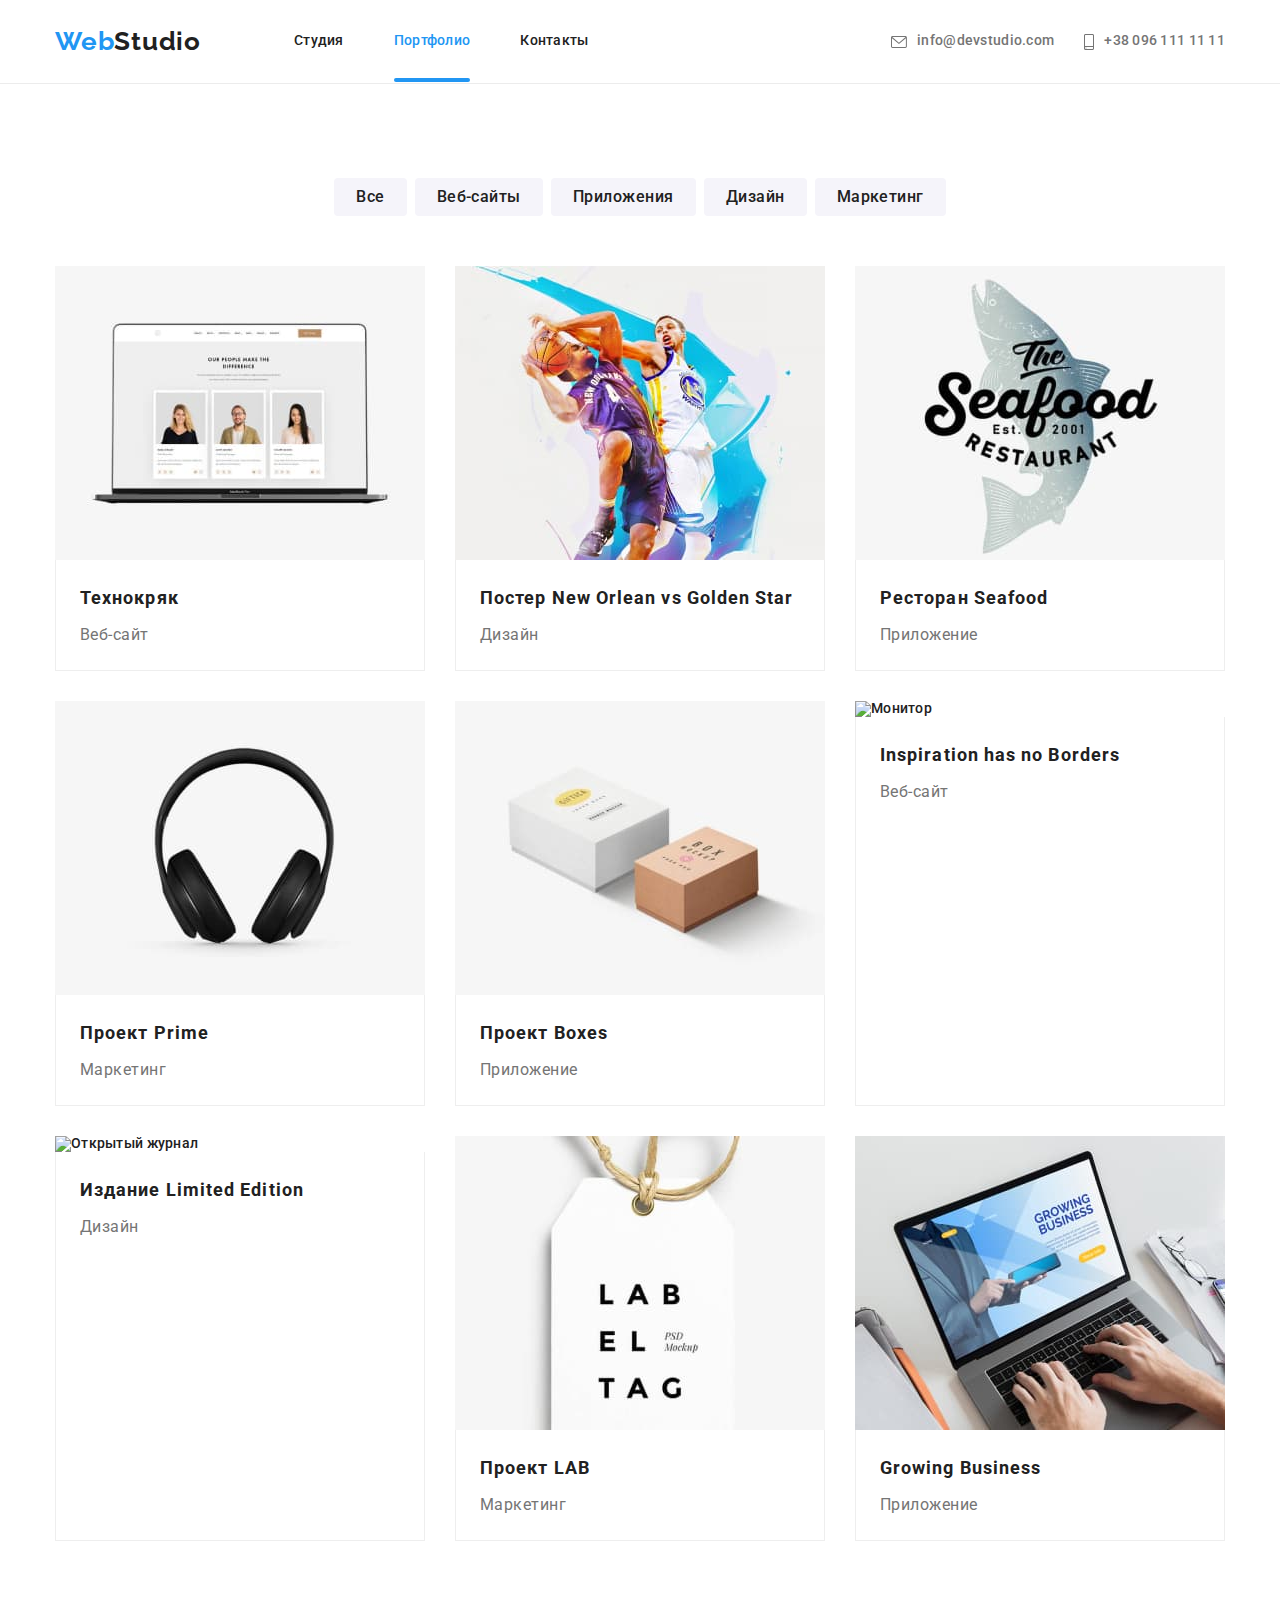
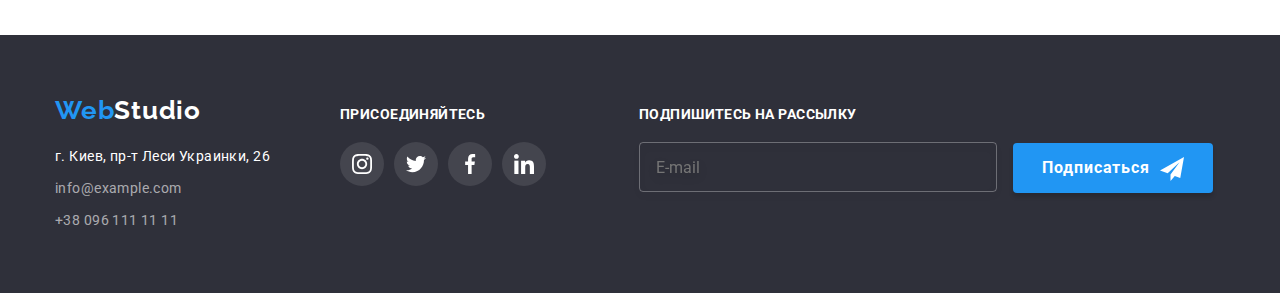
==== commit 009979ab: "Homework 08" ====
--- a/portfolio.html
+++ b/portfolio.html
@@ -60,7 +60,7 @@
             <a class="link nav__tel" href="tel:+380961111111">
               <svg width="10" height="14" class="icon-smartphone">
                 <use href="./images/icons.svg#smartphone"></use>
-                </svg>+38 096 111 11 11
+              </svg>+38 096 111 11 11
             </a>
           </div>
           <ul class="sandwich-social-list">
--- a/css/main.min.css
+++ b/css/main.min.css
@@ -1,2 +1,2 @@
-/*! modern-normalize v1.1.0 | MIT License | https://github.com/sindresorhus/modern-normalize */*,::before,::after{-webkit-box-sizing:border-box;box-sizing:border-box}html{line-height:1.15;-webkit-text-size-adjust:100%;-moz-tab-size:4;-o-tab-size:4;tab-size:4}body{margin:0;font-family:system-ui,-apple-system,"Segoe UI",Roboto,Helvetica,Arial,sans-serif,"Apple Color Emoji","Segoe UI Emoji"}hr{height:0;color:inherit}abbr[title]{-webkit-text-decoration:underline dotted;text-decoration:underline dotted}b,strong{font-weight:bolder}code,kbd,samp,pre{font-family:ui-monospace, SFMono-Regular, Consolas, 'Liberation Mono', Menlo, monospace;font-size:1em}small{font-size:80%}sub,sup{font-size:75%;line-height:0;position:relative;vertical-align:baseline}sub{bottom:-0.25em}sup{top:-0.5em}table{text-indent:0;border-color:inherit}button,input,optgroup,select,textarea{font-family:inherit;font-size:100%;line-height:1.15;margin:0}button,select{text-transform:none}button,[type='button'],[type='reset'],[type='submit']{-webkit-appearance:button}::-moz-focus-inner{border-style:none;padding:0}:-moz-focusring{outline:1px dotted ButtonText}:-moz-ui-invalid{box-shadow:none}legend{padding:0}progress{vertical-align:baseline}::-webkit-inner-spin-button,::-webkit-outer-spin-button{height:auto}[type='search']{-webkit-appearance:textfield;outline-offset:-2px}::-webkit-search-decoration{-webkit-appearance:none}::-webkit-file-upload-button{-webkit-appearance:button;font:inherit}summary{display:list-item}:root{--accent-color: #2196f3;--main-color: #212121;--main-color2: #757575;--main-color3: #afb1b8;--hero-bg: #c4c4c4;--icon-color: #fff;--icon-color2: AFB1B8;--icon-bg: #ffffff1a;--bg-color: #f5f4fa;--bg-color2: #2f303a;--bg-card-color: #fff;--color-logo: #000000;--footer-color: #fff;--footer-color2: #ffffff99;--btn-text-color: #fff;--btn-text-color2: #212121;--btn-background-color: #f5f4fa;--modal-ovarley: #00000033;--modal-bg-color: #fff;--transition-cub: cubic-bezier(0.4, 0, 0.2, 1);--transition-during: 250ms}body{font-family:'Roboto', sans-serif;color:var(--main-color)}h1,h2,h3,p,ul{padding:0;margin:0}ul{list-style:none}.container{margin:0 auto;padding-left:15px;padding-right:15px;max-width:480px}.section{padding-top:60px;padding-bottom:60px}.visually-hidden{position:absolute;width:1px;height:1px;margin:-1px;border:0;padding:0;white-space:nowrap;-webkit-clip-path:inset(100%);clip-path:inset(100%);clip:rect(0 0 0 0);overflow:hidden}.link{display:block;text-decoration:none;color:var(--main-color);font-weight:500;font-size:14px;line-height:1.14;letter-spacing:.02em;cursor:pointer;-webkit-transition-property:color;transition-property:color;-webkit-transition-duration:var(--transition-during);transition-duration:var(--transition-during);-webkit-transition-timing-function:var(--transition-cub);transition-timing-function:var(--transition-cub)}.link:hover,.link:focus{color:var(--accent-color)}@media screen and (min-width: 768px){.container{max-width:initial;width:768px}}@media screen and (min-width: 1200px){.container{max-width:initial;width:1200px}}.logo{font-family:Raleway;font-style:normal;font-weight:700;font-size:24px;line-height:1.19;letter-spacing:.03em;color:var(--main-color)}@media screen and (min-width: 1200px){.logo{font-family:Raleway;font-style:normal;font-weight:700;font-size:26px;line-height:1.19;letter-spacing:.03em}}.button{font-family:inherit;font-style:normal;font-weight:700;font-size:16px;line-height:1.86;letter-spacing:.06em;text-align:center;width:200px;height:50px;padding:0;color:var(--btn-text-color);background-color:var(--accent-color);-webkit-box-shadow:0px 4px 4px rgba(0,0,0,0.15);box-shadow:0px 4px 4px rgba(0,0,0,0.15);border:none;border-radius:4px;-webkit-transition-property:background-color;transition-property:background-color;-webkit-transition-duration:var(--transition-during);transition-duration:var(--transition-during);-webkit-transition-timing-function:var(--transition-cub);transition-timing-function:var(--transition-cub)}@media screen and (min-width: 1200px){.button:hover,.button:focus,.button:active{background-color:#188ce8}}.set-social-icons{display:-webkit-box;display:-ms-flexbox;display:flex;-webkit-box-pack:center;-ms-flex-pack:center;justify-content:center;margin:0 auto}.set-social-icons>:not(:last-child){margin-right:10px}.icon-social{width:20px;height:20px;fill:currentColor}.social-link{display:-webkit-box;display:-ms-flexbox;display:flex;-webkit-box-pack:center;-ms-flex-pack:center;justify-content:center;-webkit-box-align:center;-ms-flex-align:center;align-items:center;width:44px;height:44px;border-radius:50%;color:var(--main-color3)}.social-link{background-color:var(--icon-bg);-webkit-transition-property:background-color;transition-property:background-color;-webkit-transition-duration:var(--transition-during);transition-duration:var(--transition-during);-webkit-transition-timing-function:var(--transition-cub);transition-timing-function:var(--transition-cub)}.social-link:hover,.social-link:focus{color:var(--icon-color);background-color:var(--accent-color)}.header{position:relative;margin:0 auto;padding-top:16px;padding-bottom:16px;max-width:480px}.header--line{border-bottom:1px solid #ececec}.w-logo{color:var(--accent-color)}.svg-icon-menu{fill:var(--main-color)}.btn-menu-open{position:absolute;right:15px;top:10px;display:-webkit-box;display:-ms-flexbox;display:flex;border:none;padding:0;background-color:transparent}@media screen and (min-width: 768px){.container--header{display:-webkit-box;display:-ms-flexbox;display:flex;-webkit-box-align:center;-ms-flex-align:center;align-items:center;position:relative;width:768px}.header{max-width:initial;padding-top:26px;padding-bottom:26px}.btn-menu-open{display:none}}@media screen and (min-width: 1200px){.container--header{width:1200px}}.sandwich{display:none;padding:40px calc(50vw - 200px);position:fixed;-webkit-box-orient:vertical;-webkit-box-direction:normal;-ms-flex-direction:column;flex-direction:column;left:0;top:0;z-index:100;width:100vw;height:100vh;opacity:0;visibility:hidden;background-color:var(--modal-bg-color)}.sandwich.is-open{display:-webkit-box;display:-ms-flexbox;display:flex;opacity:1;visibility:visible}.nav__list>:not(:last-child){margin-bottom:32px}.nav__link{font-family:Roboto;font-style:normal;font-weight:500;font-size:40px;line-height:1.17;letter-spacing:.02em;color:var(--main-color)}.btn-close-menu{display:block;position:fixed;top:10px;right:initial;left:calc(50vw + 185px);border:none;padding:0;z-index:101;background-color:transparent}.btn-close-menu:hover .svg-icon-menu,.btn-close-menu:focus .svg-icon-menu,.btn-close-menu:active .svg-icon-menu{fill:var(--accent-color)}.header-contakt{display:-webkit-box;display:-ms-flexbox;display:flex;-webkit-box-orient:vertical;-webkit-box-direction:reverse;-ms-flex-direction:column-reverse;flex-direction:column-reverse;margin-top:auto}.nav__tel{font-family:Roboto;font-style:normal;font-weight:500;font-size:34px;line-height:1.17;letter-spacing:.02em;color:var(--accent-color)}.nav__email{font-family:Roboto;font-style:normal;font-weight:500;font-size:24px;line-height:1.17;letter-spacing:.02em;color:var(--main-color2);margin-top:32px}.icon-envelope,.icon-smartphone{display:none}.sandwich-social-list{display:-webkit-box;display:-ms-flexbox;display:flex;-webkit-box-pack:center;-ms-flex-pack:center;justify-content:center}.sandwich__social-link{display:-webkit-box;display:-ms-flexbox;display:flex;-ms-flex-line-pack:center;align-content:center;margin-top:64px}.sandwich__social-link>:nth-child(n+1){font-family:Roboto;font-style:normal;font-weight:500;font-size:18px;line-height:1.12;letter-spacing:.02em;color:var(--accent-color)}.sandwich__social-link:not(:last-child)::after{content:'';height:22px;width:0;border-left:1px solid rgba(33,33,33,0.2);margin-left:10px;margin-right:10px}@media screen and (max-width: 480px){.sandwich{padding:40px 48px}.btn-close-menu{left:initial;right:15px}}@media screen and (min-width: 768px){.sandwich{position:initial;opacity:1;visibility:visible;display:-webkit-box;display:-ms-flexbox;display:flex;-webkit-box-orient:horizontal;-webkit-box-direction:normal;-ms-flex-direction:row;flex-direction:row;-webkit-box-align:center;-ms-flex-align:center;align-items:center;width:initial;height:initial;padding:initial;margin-left:88px;-webkit-box-flex:1;-ms-flex-positive:1;flex-grow:1}.btn-close-menu{display:none}.nav__list{display:-webkit-box;display:-ms-flexbox;display:flex;-webkit-box-align:center;-ms-flex-align:center;align-items:center}.nav__list>:not(:last-child){margin-bottom:initial;margin-right:50px}.nav__list>:nth-child(n+1){position:relative}.nav__link{font-family:Roboto;font-style:normal;font-weight:500;font-size:14px;line-height:1.14;letter-spacing:.02em;color:var(--main-color)}.sandwich-social-list{display:none}.header-contakt{position:absolute;display:-webkit-box;display:-ms-flexbox;display:flex;-webkit-box-orient:vertical;-webkit-box-direction:normal;-ms-flex-direction:column;flex-direction:column;top:-5px;right:15px}.nav__email,.nav__tel{font-family:Roboto;font-style:normal;font-weight:500;font-size:12px;line-height:1.16;letter-spacing:.02em;color:var(--main-color2);margin:initial}.nav__email{margin-bottom:10px}.icon-envelope,.icon-smartphone{vertical-align:middle;display:initial;margin-right:8px;fill:currentColor}.current::after{content:'';position:absolute;bottom:-33px;left:0;width:100%;height:4px;border-radius:2px;background-color:var(--accent-color)}}@media screen and (min-width: 1200px){.sandwich{position:initial;opacity:1;visibility:visible;display:-webkit-box;display:-ms-flexbox;display:flex;-webkit-box-orient:horizontal;-webkit-box-direction:normal;-ms-flex-direction:row;flex-direction:row;-webkit-box-align:center;-ms-flex-align:center;align-items:center;width:initial;height:initial;padding:initial;margin-left:93px;-webkit-box-flex:1;-ms-flex-positive:1;flex-grow:1}.header-contakt{position:initial;display:-webkit-box;display:-ms-flexbox;display:flex;-webkit-box-orient:horizontal;-webkit-box-direction:normal;-ms-flex-direction:row;flex-direction:row;-webkit-box-align:center;-ms-flex-align:center;align-items:center;margin-left:auto}.nav__email,.nav__tel{display:block;font-family:Roboto;font-style:normal;font-weight:500;font-size:14px;line-height:1.14;letter-spacing:.02em}.nav__email{margin-right:30px;margin-bottom:0}.icon-smartphone{width:10px;height:16px;margin-right:10px}.icon-envelope{width:16px;height:12px;margin-right:10px}}.current{color:var(--accent-color)}.backdrop{position:fixed;top:0;left:0;width:100%;height:100%;z-index:199;background-color:var(--modal-ovarley)}.backdrop.is-hidden{visibility:hidden;pointer-events:none}.backdrop.is-hidden .modal{opacity:0;visibility:hidden;-webkit-transform:translate(-50%, -50%) rotateX(90deg);transform:translate(-50%, -50%) rotateX(90deg);-webkit-transition-property:opacity, visibility, -webkit-transform;transition-property:opacity, visibility, -webkit-transform;transition-property:transform, opacity, visibility;transition-property:transform, opacity, visibility, -webkit-transform;-webkit-transition-duration:var(--transition-during);transition-duration:var(--transition-during);-webkit-transition-timing-function:var(--transition-cub);transition-timing-function:var(--transition-cub)}.modal{position:relative;top:50%;left:50%;z-index:200;max-width:450px;height:auto;padding:40px;background:var(--modal-bg-color);-webkit-box-shadow:0px 1px 3px rgba(0,0,0,0.12),0px 1px 1px rgba(0,0,0,0.14),0px 2px 1px rgba(0,0,0,0.2);box-shadow:0px 1px 3px rgba(0,0,0,0.12),0px 1px 1px rgba(0,0,0,0.14),0px 2px 1px rgba(0,0,0,0.2);border-radius:4px;opacity:1;visibility:visible;-webkit-transform:translate(-50%, -50%) rotateX(0deg);transform:translate(-50%, -50%) rotateX(0deg);-webkit-transition-property:opacity, -webkit-transform;transition-property:opacity, -webkit-transform;transition-property:transform, opacity;transition-property:transform, opacity, -webkit-transform;-webkit-transition-duration:var(--transition-during);transition-duration:var(--transition-during);-webkit-transition-timing-function:var(--transition-cub);transition-timing-function:var(--transition-cub)}.modal__btn-close{position:absolute;display:-webkit-box;display:-ms-flexbox;display:flex;-webkit-box-align:center;-ms-flex-align:center;align-items:center;-webkit-box-pack:center;-ms-flex-pack:center;justify-content:center;width:30px;height:30px;padding:0;top:8px;right:8px;-webkit-box-sizing:border-box;box-sizing:border-box;background:var(--modal-bg-color);border:1px solid rgba(0,0,0,0.1);border-radius:50%;cursor:pointer;-webkit-transition-property:fill;transition-property:fill;-webkit-transition-duration:var(--transition-during);transition-duration:var(--transition-during);-webkit-transition-timing-function:var(--transition-cub);transition-timing-function:var(--transition-cub)}.modal__btn-close:focus .icon-close,.modal__btn-close:hover .icon-close,.modal__btn-close:active .icon-close{fill:var(--accent-color)}.icon-close{width:18px;height:18px}.form{display:block}.form__h2{font-family:Roboto;font-style:normal;font-weight:700;font-size:20px;line-height:1.5;letter-spacing:.03em;text-align:center;color:var(--btn-text-color2);margin-bottom:12px}.form__label-input{display:block;font-family:Roboto;font-style:normal;font-weight:400;font-size:12px;line-height:1.16;letter-spacing:.01em;color:var(--main-color2);margin-bottom:4px}.form__input-zone{position:relative;color:var(--main-color);margin-bottom:10px}.form__input{width:100%;height:40px;padding-left:42px;border:1px solid rgba(33,33,33,0.2);-webkit-box-sizing:border-box;box-sizing:border-box;border-radius:4px;background-color:transparent;font-family:Roboto;font-style:normal;font-weight:400;font-size:12px;line-height:1.16;letter-spacing:.01em;color:rgba(117,117,117,0.5);-webkit-transition-property:border-color;transition-property:border-color;-webkit-transition-duration:var(--transition-during);transition-duration:var(--transition-during);-webkit-transition-timing-function:var(--transition-cub);transition-timing-function:var(--transition-cub)}.form__icon{position:absolute;width:18px;height:18px;top:50%;left:12px;-webkit-transform:translateY(-50%);transform:translateY(-50%);fill:currentColor;-webkit-transition-property:fill;transition-property:fill;-webkit-transition-duration:var(--transition-during);transition-duration:var(--transition-during);-webkit-transition-timing-function:var(--transition-cub);transition-timing-function:var(--transition-cub)}.form__input:hover,.form__input:focus,.form__textarea:hover,.form__textarea:focus{border-color:var(--accent-color);outline:none;cursor:pointer}.form__input:hover+.form__icon,.form__input:focus+.form__icon{fill:var(--accent-color)}.form__textarea{width:100%;height:120px;padding:12px 16px;margin-bottom:20px;border:1px solid rgba(33,33,33,0.2);-webkit-box-sizing:border-box;box-sizing:border-box;border-radius:4px;resize:none;font-family:Roboto;font-style:normal;font-weight:400;font-size:12px;line-height:1.16;letter-spacing:.01em;color:rgba(117,117,117,0.5);-webkit-transition-property:border-color;transition-property:border-color;-webkit-transition-duration:var(--transition-during);transition-duration:var(--transition-during);-webkit-transition-timing-function:var(--transition-cub);transition-timing-function:var(--transition-cub)}.form__checkbox{margin-bottom:30px;text-align:center}.form__label-checkbox{display:-webkit-box;display:-ms-flexbox;display:flex;-webkit-box-align:center;-ms-flex-align:center;align-items:center;font-family:Roboto;font-style:normal;font-weight:400;font-size:12px;line-height:1.17;letter-spacing:.03em;margin-bottom:30px;color:var(--main-color2)}.form__label-checkbox a{color:var(--accent-color)}.form__label-checkbox span{display:-webkit-box;display:-ms-flexbox;display:flex;-webkit-box-align:center;-ms-flex-align:center;align-items:center;width:16px;height:15px;margin-right:7px;border:2px solid var(--btn-text-color2);border-radius:2px}.form__icon-check{fill:transparent;-webkit-transition-property:fill;transition-property:fill;-webkit-transition-duration:var(--transition-during);transition-duration:var(--transition-during);-webkit-transition-timing-function:var(--transition-cub);transition-timing-function:var(--transition-cub)}.form__input-checkbox:checked+.form__label-checkbox span{background-color:var(--accent-color);border:none}.form__input-checkbox:checked+.form__label-checkbox .form__icon-check{fill:#fff}.form__input-checkbox:focus+.form__label-checkbox span{outline:2px solid var(--accent-color)}.button--modal{display:block;margin-right:auto;margin-left:auto;cursor:pointer}.button--modal:hover,.button--modal:focus{background-color:#188ce8}@media screen and (max-height: 615px){.modal{height:calc(100vh - 10px);overflow-y:scroll}}.hero{height:400px;background-color:var(--hero-bg);background-image:-webkit-gradient(linear, left top, left bottom, from(rgba(47,48,58,0.4)), to(rgba(47,48,58,0.4))),url(../images/hero-bg.jpg);background-image:linear-gradient(rgba(47,48,58,0.4), rgba(47,48,58,0.4)),url(../images/hero-bg.jpg);background-size:480px;background-repeat:no-repeat;background-position:center;padding-top:118px;padding-bottom:118px;text-align:center}@media (min-device-pixel-ratio: 2), (-webkit-min-device-pixel-ratio: 2), (min-resolution: 192dpi), (min-resolution: 2dppx){.hero{background-image:-webkit-gradient(linear, left top, left bottom, from(rgba(47,48,58,0.4)), to(rgba(47,48,58,0.4))),url(../images/hero-bg@2x.jpg);background-image:linear-gradient(rgba(47,48,58,0.4), rgba(47,48,58,0.4)),url(../images/hero-bg@2x.jpg)}}.header-1{font-family:Roboto;font-style:normal;font-weight:900;font-size:26px;line-height:1.61;letter-spacing:.06em;color:var(--footer-color);margin:0 auto 30px;text-transform:uppercase;max-width:360px}.button--hero:hover,.button--hero:focus{background-color:#188ce8}@media screen and (min-width: 768px){.hero{background-image:-webkit-gradient(linear, left top, left bottom, from(rgba(47,48,58,0.4)), to(rgba(47,48,58,0.4))),url(../images/hero-bg-t.jpg);background-image:linear-gradient(rgba(47,48,58,0.4), rgba(47,48,58,0.4)),url(../images/hero-bg-t.jpg);background-size:cover}}@media screen and (min-width: 768px) and (min-device-pixel-ratio: 2), screen and (min-width: 768px) and (-webkit-min-device-pixel-ratio: 2), screen and (min-width: 768px) and (min-resolution: 192dpi), screen and (min-width: 768px) and (min-resolution: 2dppx){.hero{background-image:-webkit-gradient(linear, left top, left bottom, from(rgba(47,48,58,0.4)), to(rgba(47,48,58,0.4))),url(../images/hero-bg-t@2x.jpg);background-image:linear-gradient(rgba(47,48,58,0.4), rgba(47,48,58,0.4)),url(../images/hero-bg-t@2x.jpg)}}@media screen and (min-width: 1200px){.hero{background-image:-webkit-gradient(linear, left top, left bottom, from(rgba(47,48,58,0.4)), to(rgba(47,48,58,0.4))),url(../images/hero-bg-d.jpg);background-image:linear-gradient(rgba(47,48,58,0.4), rgba(47,48,58,0.4)),url(../images/hero-bg-d.jpg);background-size:cover}}@media screen and (min-width: 1200px) and (min-device-pixel-ratio: 2), screen and (min-width: 1200px) and (-webkit-min-device-pixel-ratio: 2), screen and (min-width: 1200px) and (min-resolution: 192dpi), screen and (min-width: 1200px) and (min-resolution: 2dppx){.hero{background-image:-webkit-gradient(linear, left top, left bottom, from(rgba(47,48,58,0.4)), to(rgba(47,48,58,0.4))),url(../images/hero-bg-d@2x.jpg);background-image:linear-gradient(rgba(47,48,58,0.4), rgba(47,48,58,0.4)),url(../images/hero-bg-d@2x.jpg)}}@media screen and (min-width: 1200px){.header-1{font-family:Roboto;font-style:normal;font-weight:900;font-size:44px;line-height:1.36;letter-spacing:.06em;max-width:700px}}.skills__list>:not(:last-child){margin-bottom:30px}.field{display:-webkit-box;display:-ms-flexbox;display:flex;-webkit-box-pack:center;-ms-flex-pack:center;justify-content:center;-webkit-box-align:center;-ms-flex-align:center;align-items:center;height:120px;background-color:var(--bg-color);border-radius:4px}.field__icon-skills{width:70px;height:70px}.skills__header-3{font-family:Roboto;font-style:normal;font-weight:700;font-size:14px;line-height:1.14;letter-spacing:.03em;text-transform:uppercase;text-align:center;margin-top:30px;color:var(--main-color)}.skills__text{font-family:Roboto;font-style:normal;font-weight:400;font-size:14px;line-height:1.71;letter-spacing:.03em;color:var(--main-color2);margin-top:10px}@media screen and (min-width: 768px){.skills__list{display:-webkit-box;display:-ms-flexbox;display:flex;-ms-flex-wrap:wrap;flex-wrap:wrap}.skills__list>:nth-child(n+1){-ms-flex-preferred-size:calc((100% + 30px) / 2 - 30px);flex-basis:calc((100% + 30px) / 2 - 30px);margin:30px 30px 0 0}.skills__list>:nth-child(-n+2){margin-top:0}.skills__list>:nth-child(2n){margin-right:0}.skills__header-3{text-align:start}}@media screen and (min-width: 1200px){.skills__list>:nth-child(n+1){-ms-flex-preferred-size:calc((100% + 30px) / 4 - 30px);flex-basis:calc((100% + 30px) / 4 - 30px);margin:30px 30px 0 0}.skills__list>:nth-child(-n+4){margin-top:0}.skills__list>:nth-child(4n){margin-right:0}}.section--we-do{display:none}@media screen and (min-width: 1200px){.section--we-do{display:block}.header-2{font-family:Roboto;font-style:normal;font-weight:700;font-size:36px;line-height:1.16;letter-spacing:.03em;text-align:center}.we-do{display:-webkit-box;display:-ms-flexbox;display:flex;-webkit-box-pack:center;-ms-flex-pack:center;justify-content:center;margin-top:50px}.we-do>:not(:last-child){margin-right:30px}.works-board{position:relative}.works-board>:nth-child(n+1){display:block}.works-board__label{position:absolute;bottom:0;padding-top:27px;font-family:Roboto;font-style:normal;font-weight:700;font-size:14px;line-height:1.14;letter-spacing:.03em;text-align:center;text-transform:uppercase;color:var(--btn-text-color);background-color:rgba(47,48,58,0.8);height:70px;width:100%}}.section--command{background:var(--bg-color)}.header-2{font-family:Roboto;font-style:normal;font-weight:700;font-size:28px;line-height:1.18;letter-spacing:.03em;margin-bottom:30px;text-align:center}.command>:not(:last-child){margin-bottom:30px}.command>:nth-child(n+1){padding-bottom:24px;background-color:var(--bg-card-color);-webkit-box-shadow:0px 1px 3px rgba(0,0,0,0.12),0px 1px 1px rgba(0,0,0,0.14),0px 2px 1px rgba(0,0,0,0.2);box-shadow:0px 1px 3px rgba(0,0,0,0.12),0px 1px 1px rgba(0,0,0,0.14),0px 2px 1px rgba(0,0,0,0.2);border-radius:0px 0px 4px 4px}.staff__photo{display:block;max-width:100%;height:auto;overflow:hidden;margin-bottom:30px}.staff__name{font-family:Roboto;font-style:normal;font-weight:500;font-size:16px;line-height:1.19;letter-spacing:.03em;color:var(--main-color);text-align:center;margin-bottom:10px}.staff__profession{font-family:Roboto;font-style:normal;font-weight:400;font-size:16px;line-height:1.19;letter-spacing:.03em;color:var(--main-color2);text-align:center;margin-bottom:16px}@media screen and (min-width: 768px){.command{display:-webkit-box;display:-ms-flexbox;display:flex;-ms-flex-wrap:wrap;flex-wrap:wrap}.command>:nth-child(n+1){-ms-flex-preferred-size:calc((100% + 30px) / 2 - 30px);flex-basis:calc((100% + 30px) / 2 - 30px);margin:30px 30px 0 0}.command>:nth-child(-n+2){margin-top:0}.command>:nth-child(2n){margin-right:0}}@media screen and (min-width: 1200px){.command{display:-webkit-box;display:-ms-flexbox;display:flex;-ms-flex-wrap:wrap;flex-wrap:wrap}.command>:nth-child(n+1){-ms-flex-preferred-size:calc((100% + 30px) / 4 - 30px);flex-basis:calc((100% + 30px) / 4 - 30px);margin:30px 30px 0 0}.command>:nth-child(-n+4){margin-top:0}.command>:nth-child(4n){margin-right:0}}.clients{display:-webkit-box;display:-ms-flexbox;display:flex;-ms-flex-wrap:wrap;flex-wrap:wrap;margin-top:30px}.client{display:block;-ms-flex-preferred-size:calc((100% + 30px) / 2 - 30px);flex-basis:calc((100% + 30px) / 2 - 30px);margin-top:30px;margin-right:30px;cursor:pointer}.client:nth-child(2n+2){margin-right:0}.client:nth-child(-n+2){margin-top:0}.icon-client{width:106px;height:60px;fill:currentColor}.client__link{display:-webkit-box;display:-ms-flexbox;display:flex;-webkit-box-pack:center;-ms-flex-pack:center;justify-content:center;-webkit-box-align:center;-ms-flex-align:center;align-items:center;border:1px solid var(--main-color3);border-radius:4px;height:92px;color:var(--main-color3);outline:none;-webkit-transition-property:border-color, color;transition-property:border-color, color;-webkit-transition-duration:var(--transition-during),var(--transition-during);transition-duration:var(--transition-during),var(--transition-during);-webkit-transition-timing-function:var(--transition-cub),var(--transition-cub);transition-timing-function:var(--transition-cub),var(--transition-cub)}.client__link:hover,.client__link:active,.client__link:focus{border-color:var(--accent-color)}@media screen and (min-width: 768px){.clients>:nth-child(n){-ms-flex-preferred-size:calc((100% + 30px) / 3 - 30px);flex-basis:calc((100% + 30px) / 3 - 30px);margin:30px 30px 0 0}.clients>:nth-child(-n+3){margin-top:0}.clients>:nth-child(3n){margin-right:0}}@media screen and (min-width: 1200px){.clients>:nth-child(n){-ms-flex-preferred-size:calc((100% + 30px) / 6 - 30px);flex-basis:calc((100% + 30px) / 6 - 30px);margin:30px 30px 0 0}.clients>:nth-child(-n+6){margin-top:0}.clients>:nth-child(6n){margin-right:0}}.footer{padding-top:60px;padding-bottom:60px;background-color:var(--bg-color2)}.container--footer{text-align:center}@media screen and (min-width: 768px){.container--footer{text-align:initial}}.logo--footer{color:var(--footer-color)}.address{margin-top:20px;margin-left:auto;margin-right:auto}.addr{font-family:Roboto;font-style:normal;font-weight:400;font-size:14px;line-height:1.71;letter-spacing:.03em;color:var(--footer-color)}.contakt{font-family:Roboto;font-style:normal;font-weight:400;font-size:14px;line-height:1.71;letter-spacing:.03em;color:var(--footer-color2);margin-top:8px}.offer{margin:60px auto 0;text-align:center}.offer__label{font-family:Roboto;font-style:normal;font-weight:700;font-size:14px;line-height:1.14;letter-spacing:.03em;text-transform:uppercase;color:var(--footer-color)}.offer__set-social-icons{margin-top:20px}.offer__social-link{display:-webkit-box;display:-ms-flexbox;display:flex;-webkit-box-pack:center;-ms-flex-pack:center;justify-content:center;-webkit-box-align:center;-ms-flex-align:center;align-items:center;width:44px;height:44px;border-radius:50%;background-color:var(--icon-bg);color:var(--footer-color)}.subscriber{max-width:100%;margin-top:60px;text-align:center}.subscriber__label{display:block;font-family:Roboto;font-style:normal;font-weight:700;font-size:14px;line-height:1.14;letter-spacing:.03em;text-transform:uppercase;color:var(--footer-color)}.subscriber__mail{display:block;margin-top:20px;width:100%;height:50px;background-color:transparent;color:var(--footer-color2);border:1px solid rgba(255,255,255,0.3);-webkit-box-sizing:border-box;box-sizing:border-box;-webkit-filter:drop-shadow(0px 4px 4px rgba(0,0,0,0.15));filter:drop-shadow(0px 4px 4px rgba(0,0,0,0.15));border-radius:4px;padding-left:16px}.button__subscriber{margin-top:20px}.button--send{margin-left:10px;vertical-align:middle}@media screen and (min-width: 768px){.footer-info{margin-left:61px;display:-webkit-box;display:-ms-flexbox;display:flex;-webkit-box-pack:start;-ms-flex-pack:start;justify-content:start;-webkit-box-align:start;-ms-flex-align:start;align-items:start}.logo-address{text-align:center}.logo--footer{margin:initial;margin-bottom:20px}.address{margin:initial}.offer{margin:5px auto 20px;text-align:start}.subscriber__mail{width:450px;margin-left:auto;margin-right:auto}}@media screen and (min-width: 1200px){.footer-info{margin-left:0}.logo-address{text-align:left}.offer{margin:12px 0 0 70px}.container--footer{display:-webkit-box;display:-ms-flexbox;display:flex}.subscriber{margin-top:12px;margin-left:93px;text-align:left}.subscriber__mail{display:initial;width:358px;margin-right:12px}.offer__social-link{background-color:var(--icon-bg);-webkit-transition-property:background-color;transition-property:background-color;-webkit-transition-duration:var(--transition-during);transition-duration:var(--transition-during);-webkit-transition-timing-function:var(--transition-cub);transition-timing-function:var(--transition-cub)}.offer__social-link:hover,.offer__social-link:focus{background-color:var(--accent-color)}.offer__social-link:hover .icon-social,.offer__social-link:focus .icon-social{fill:var(--footer-color)}}.btn-container{display:-webkit-box;display:-ms-flexbox;display:flex;-ms-flex-wrap:wrap;flex-wrap:wrap;-webkit-box-pack:start;-ms-flex-pack:start;justify-content:flex-start}.btn-container>:not(:last-child){margin-right:8px}.btn{font-family:Roboto;font-style:normal;font-weight:500;font-size:16px;line-height:1.62;letter-spacing:.03em;text-align:center;color:var(--btn-text-color2);background-color:var(--btn-background-color);border:transparent;padding:6px 22px;border-radius:4px;margin-bottom:15px;-webkit-transition-property:color, background-color, -webkit-box-shadow;transition-property:color, background-color, -webkit-box-shadow;transition-property:color, background-color, box-shadow;transition-property:color, background-color, box-shadow, -webkit-box-shadow;-webkit-transition-duration:var(--transition-during);transition-duration:var(--transition-during);-webkit-transition-timing-function:var(--transition-cub);transition-timing-function:var(--transition-cub)}.btn:hover,.btn :active,.btn :focus{color:var(--btn-text-color);background-color:var(--accent-color);-webkit-box-shadow:0px 3px 1px rgba(0,0,0,0.1),0px 1px 2px rgba(0,0,0,0.08),0px 2px 2px rgba(0,0,0,0.12);box-shadow:0px 3px 1px rgba(0,0,0,0.1),0px 1px 2px rgba(0,0,0,0.08),0px 2px 2px rgba(0,0,0,0.12)}.card__label{padding:20px 24px;border:1px solid #eeeeee;border-top:none}.card__caption{font-family:Roboto;font-style:normal;font-weight:700;font-size:18px;line-height:2;letter-spacing:.06em;color:var(--main-color);margin-bottom:4px}.card__comment{font-family:Roboto;font-style:normal;font-weight:400;font-size:16px;line-height:1.87;letter-spacing:.03em;color:var(--main-color2)}.card-set{display:block;margin-top:25px}.card{max-width:450px}.card:not(:last-child){margin-bottom:30px}.card:hover .card__img-overlay{-webkit-transform:translateY(0);transform:translateY(0)}@media screen and (min-width: 768px){.btn{margin-bottom:0}.card-set{display:-webkit-box;display:-ms-flexbox;display:flex;-ms-flex-wrap:wrap;flex-wrap:wrap;margin-top:30px}.card{max-width:initial;display:-webkit-box;display:-ms-flexbox;display:flex}.card:nth-child(n){-ms-flex-preferred-size:calc((100% + 30px) / 2 - 30px);flex-basis:calc((100% + 30px) / 2 - 30px);margin:30px 30px 0 0}.card:nth-child(-n+2){margin-top:0}.card:nth-child(2n){margin-right:0}.card>:nth-child(n){-webkit-box-flex:1;-ms-flex-positive:1;flex-grow:1;display:-webkit-box;display:-ms-flexbox;display:flex;-webkit-box-orient:vertical;-webkit-box-direction:normal;-ms-flex-direction:column;flex-direction:column}.card__label{-webkit-box-flex:1;-ms-flex-positive:1;flex-grow:1}}@media screen and (min-width: 1200px){.card-set{display:-webkit-box;display:-ms-flexbox;display:flex;-ms-flex-wrap:wrap;flex-wrap:wrap;margin-top:50px}.card{max-width:initial;display:-webkit-box;display:-ms-flexbox;display:flex}.card:nth-child(n){-ms-flex-preferred-size:calc((100% + 30px) / 3 - 30px);flex-basis:calc((100% + 30px) / 3 - 30px);margin:30px 30px 0 0}.card:nth-child(-n+3){margin-top:0}.card:nth-child(3n){margin-right:0}.card>:nth-child(n){-webkit-box-flex:1;-ms-flex-positive:1;flex-grow:1;display:-webkit-box;display:-ms-flexbox;display:flex;-webkit-box-orient:vertical;-webkit-box-direction:normal;-ms-flex-direction:column;flex-direction:column}.card__label{-webkit-box-flex:1;-ms-flex-positive:1;flex-grow:1}}.card__representation{position:relative;overflow:hidden}.card__img-overlay{display:inline-block;position:absolute;top:0;width:100%;height:100%;font-family:Roboto;font-style:normal;font-weight:400;font-size:18px;line-height:1.56;letter-spacing:.03em;color:#ffffff;background-color:rgba(33,150,243,0.9);padding:24px 24px;overflow:hidden;overflow-y:auto;-webkit-transform:translateY(101%);transform:translateY(101%);-webkit-transition:-webkit-transform var(--transition-during) var(--transition-cub);transition:-webkit-transform var(--transition-during) var(--transition-cub);transition:transform var(--transition-during) var(--transition-cub);transition:transform var(--transition-during) var(--transition-cub), -webkit-transform var(--transition-during) var(--transition-cub)}@media screen and (min-width: 768px){.card__img-overlay{padding:49px 24px}}@media screen and (min-width: 1200px){.card__img-overlay{overflow-y:hidden;padding:63px 24px}}@media screen and (min-width: 768px){.card__img-overlay{padding:42px 24px}}.image{display:block;max-width:100%;height:auto}
+/*! modern-normalize v1.1.0 | MIT License | https://github.com/sindresorhus/modern-normalize */*,::before,::after{-webkit-box-sizing:border-box;box-sizing:border-box}html{line-height:1.15;-webkit-text-size-adjust:100%;-moz-tab-size:4;-o-tab-size:4;tab-size:4}body{margin:0;font-family:system-ui,-apple-system,"Segoe UI",Roboto,Helvetica,Arial,sans-serif,"Apple Color Emoji","Segoe UI Emoji"}hr{height:0;color:inherit}abbr[title]{-webkit-text-decoration:underline dotted;text-decoration:underline dotted}b,strong{font-weight:bolder}code,kbd,samp,pre{font-family:ui-monospace, SFMono-Regular, Consolas, 'Liberation Mono', Menlo, monospace;font-size:1em}small{font-size:80%}sub,sup{font-size:75%;line-height:0;position:relative;vertical-align:baseline}sub{bottom:-0.25em}sup{top:-0.5em}table{text-indent:0;border-color:inherit}button,input,optgroup,select,textarea{font-family:inherit;font-size:100%;line-height:1.15;margin:0}button,select{text-transform:none}button,[type='button'],[type='reset'],[type='submit']{-webkit-appearance:button}::-moz-focus-inner{border-style:none;padding:0}:-moz-focusring{outline:1px dotted ButtonText}:-moz-ui-invalid{box-shadow:none}legend{padding:0}progress{vertical-align:baseline}::-webkit-inner-spin-button,::-webkit-outer-spin-button{height:auto}[type='search']{-webkit-appearance:textfield;outline-offset:-2px}::-webkit-search-decoration{-webkit-appearance:none}::-webkit-file-upload-button{-webkit-appearance:button;font:inherit}summary{display:list-item}:root{--accent-color: #2196f3;--main-color: #212121;--main-color2: #757575;--main-color3: #afb1b8;--hero-bg: #c4c4c4;--icon-color: #fff;--icon-color2: AFB1B8;--icon-bg: #ffffff1a;--bg-color: #f5f4fa;--bg-color2: #2f303a;--bg-card-color: #fff;--color-logo: #000000;--footer-color: #fff;--footer-color2: #ffffff99;--btn-text-color: #fff;--btn-text-color2: #212121;--btn-background-color: #f5f4fa;--modal-ovarley: #00000033;--modal-bg-color: #fff;--transition-cub: cubic-bezier(0.4, 0, 0.2, 1);--transition-during: 250ms}body{font-family:'Roboto', sans-serif;color:var(--main-color)}h1,h2,h3,p,ul{padding:0;margin:0}ul{list-style:none}.container{margin:0 auto;padding-left:15px;padding-right:15px;max-width:480px}.section{padding-top:60px;padding-bottom:60px}.visually-hidden{position:absolute;width:1px;height:1px;margin:-1px;border:0;padding:0;white-space:nowrap;-webkit-clip-path:inset(100%);clip-path:inset(100%);clip:rect(0 0 0 0);overflow:hidden}.link{display:block;text-decoration:none;color:var(--main-color);font-weight:500;font-size:14px;line-height:1.14;letter-spacing:.02em;cursor:pointer;-webkit-transition-property:color;transition-property:color;-webkit-transition-duration:var(--transition-during);transition-duration:var(--transition-during);-webkit-transition-timing-function:var(--transition-cub);transition-timing-function:var(--transition-cub)}.link:hover,.link:focus{color:var(--accent-color)}@media screen and (min-width: 768px){.container{max-width:initial;width:768px}}@media screen and (min-width: 1200px){.container{max-width:initial;width:1200px}.section{padding-top:94px;padding-bottom:94px}}.logo{font-family:Raleway;font-style:normal;font-weight:700;font-size:24px;line-height:1.19;letter-spacing:.03em;color:var(--main-color)}@media screen and (min-width: 1200px){.logo{font-family:Raleway;font-style:normal;font-weight:700;font-size:26px;line-height:1.19;letter-spacing:.03em}}.button{font-family:inherit;font-style:normal;font-weight:700;font-size:16px;line-height:1.86;letter-spacing:.06em;text-align:center;width:200px;height:50px;padding:0;color:var(--btn-text-color);background-color:var(--accent-color);-webkit-box-shadow:0px 4px 4px rgba(0,0,0,0.15);box-shadow:0px 4px 4px rgba(0,0,0,0.15);border:none;border-radius:4px;-webkit-transition-property:background-color;transition-property:background-color;-webkit-transition-duration:var(--transition-during);transition-duration:var(--transition-during);-webkit-transition-timing-function:var(--transition-cub);transition-timing-function:var(--transition-cub)}@media screen and (min-width: 1200px){.button:hover,.button:focus,.button:active{background-color:#188ce8}}.set-social-icons{display:-webkit-box;display:-ms-flexbox;display:flex;-webkit-box-pack:center;-ms-flex-pack:center;justify-content:center;margin:0 auto}.set-social-icons>:not(:last-child){margin-right:10px}.icon-social{width:20px;height:20px;fill:currentColor}.social-link{display:-webkit-box;display:-ms-flexbox;display:flex;-webkit-box-pack:center;-ms-flex-pack:center;justify-content:center;-webkit-box-align:center;-ms-flex-align:center;align-items:center;width:44px;height:44px;border-radius:50%;color:var(--main-color3)}.social-link{background-color:var(--icon-bg);-webkit-transition-property:background-color;transition-property:background-color;-webkit-transition-duration:var(--transition-during);transition-duration:var(--transition-during);-webkit-transition-timing-function:var(--transition-cub);transition-timing-function:var(--transition-cub)}.social-link:hover,.social-link:focus{color:var(--icon-color);background-color:var(--accent-color)}.header{position:relative;margin:0 auto;padding-top:16px;padding-bottom:16px;max-width:480px}@media screen and (min-width: 481px) and (max-width: 767px){.header{max-width:initial}.header .container--header{width:480px}}.header--line{border-bottom:1px solid #ececec}.w-logo{color:var(--accent-color)}.svg-icon-menu{fill:var(--main-color)}.btn-menu-open{position:absolute;right:15px;top:10px;display:-webkit-box;display:-ms-flexbox;display:flex;border:none;padding:0;background-color:transparent}@media screen and (min-width: 481px) and (max-width: 767px){.btn-menu-open{right:calc(50vw - 225px)}}@media screen and (min-width: 768px){.container--header{display:-webkit-box;display:-ms-flexbox;display:flex;-webkit-box-align:center;-ms-flex-align:center;align-items:center;position:relative;width:768px}.header{max-width:initial;padding-top:26px;padding-bottom:26px}.btn-menu-open{display:none}}@media screen and (min-width: 1200px){.container--header{width:1200px}}.sandwich{display:none;padding:40px calc(50vw - 200px);position:fixed;-webkit-box-orient:vertical;-webkit-box-direction:normal;-ms-flex-direction:column;flex-direction:column;left:0;top:0;z-index:100;width:100vw;height:100vh;opacity:0;visibility:hidden;background-color:var(--modal-bg-color)}.sandwich.is-open{display:-webkit-box;display:-ms-flexbox;display:flex;opacity:1;visibility:visible}.nav__list>:not(:last-child){margin-bottom:32px}.nav__link{font-family:Roboto;font-style:normal;font-weight:500;font-size:40px;line-height:1.17;letter-spacing:.02em;color:var(--main-color)}.btn-close-menu{display:block;position:fixed;top:10px;right:calc(50vw - 225px);border:none;padding:0;z-index:101;background-color:transparent}.btn-close-menu:hover .svg-icon-menu,.btn-close-menu:focus .svg-icon-menu,.btn-close-menu:active .svg-icon-menu{fill:var(--accent-color)}.header-contakt{display:-webkit-box;display:-ms-flexbox;display:flex;-webkit-box-orient:vertical;-webkit-box-direction:reverse;-ms-flex-direction:column-reverse;flex-direction:column-reverse;margin-top:auto}.nav__tel{font-family:Roboto;font-style:normal;font-weight:500;font-size:34px;line-height:1.17;letter-spacing:.02em;color:var(--accent-color)}.nav__email{font-family:Roboto;font-style:normal;font-weight:500;font-size:24px;line-height:1.17;letter-spacing:.02em;color:var(--main-color2);margin-top:32px}.icon-envelope,.icon-smartphone{display:none}.sandwich-social-list{display:-webkit-box;display:-ms-flexbox;display:flex;-webkit-box-pack:center;-ms-flex-pack:center;justify-content:center}.sandwich__social-link{display:-webkit-box;display:-ms-flexbox;display:flex;-ms-flex-line-pack:center;align-content:center;margin-top:64px}.sandwich__social-link>:nth-child(n+1){font-family:Roboto;font-style:normal;font-weight:500;font-size:18px;line-height:1.12;letter-spacing:.02em;color:var(--accent-color)}.sandwich__social-link:not(:last-child)::after{content:'';height:22px;width:0;border-left:1px solid rgba(33,33,33,0.2);margin-left:10px;margin-right:10px}@media screen and (max-width: 480px){.sandwich{padding:40px 48px}.btn-close-menu{left:initial;right:15px}}@media screen and (min-width: 768px){.sandwich{position:initial;opacity:1;visibility:visible;display:-webkit-box;display:-ms-flexbox;display:flex;-webkit-box-orient:horizontal;-webkit-box-direction:normal;-ms-flex-direction:row;flex-direction:row;-webkit-box-align:center;-ms-flex-align:center;align-items:center;width:initial;height:initial;padding:initial;margin-left:88px;-webkit-box-flex:1;-ms-flex-positive:1;flex-grow:1}.btn-close-menu{display:none}.nav__list{display:-webkit-box;display:-ms-flexbox;display:flex;-webkit-box-align:center;-ms-flex-align:center;align-items:center}.nav__list>:not(:last-child){margin-bottom:initial;margin-right:50px}.nav__list>:nth-child(n+1){position:relative}.nav__link{font-family:Roboto;font-style:normal;font-weight:500;font-size:14px;line-height:1.14;letter-spacing:.02em;color:var(--main-color)}.sandwich-social-list{display:none}.header-contakt{position:absolute;display:-webkit-box;display:-ms-flexbox;display:flex;-webkit-box-orient:vertical;-webkit-box-direction:normal;-ms-flex-direction:column;flex-direction:column;top:-5px;right:15px}.nav__email,.nav__tel{font-family:Roboto;font-style:normal;font-weight:500;font-size:12px;line-height:1.16;letter-spacing:.02em;color:var(--main-color2);margin:initial}.nav__email{margin-bottom:10px}.icon-envelope,.icon-smartphone{vertical-align:middle;display:initial;margin-right:8px;fill:currentColor}.current::after{content:'';position:absolute;bottom:-33px;left:0;width:100%;height:4px;border-radius:2px;background-color:var(--accent-color)}}@media screen and (min-width: 1200px){.sandwich{position:initial;opacity:1;visibility:visible;display:-webkit-box;display:-ms-flexbox;display:flex;-webkit-box-orient:horizontal;-webkit-box-direction:normal;-ms-flex-direction:row;flex-direction:row;-webkit-box-align:center;-ms-flex-align:center;align-items:center;width:initial;height:initial;padding:initial;margin-left:93px;-webkit-box-flex:1;-ms-flex-positive:1;flex-grow:1}.header-contakt{position:initial;display:-webkit-box;display:-ms-flexbox;display:flex;-webkit-box-orient:horizontal;-webkit-box-direction:normal;-ms-flex-direction:row;flex-direction:row;-webkit-box-align:center;-ms-flex-align:center;align-items:center;margin-left:auto}.nav__email,.nav__tel{display:block;font-family:Roboto;font-style:normal;font-weight:500;font-size:14px;line-height:1.14;letter-spacing:.02em}.nav__email{margin-right:30px;margin-bottom:0}.icon-smartphone{width:10px;height:16px;margin-right:10px}.icon-envelope{width:16px;height:12px;margin-right:10px}}.current{color:var(--accent-color)}.backdrop{position:fixed;top:0;left:0;width:100%;height:100%;z-index:199;background-color:var(--modal-ovarley)}.backdrop.is-hidden{visibility:hidden;pointer-events:none}.backdrop.is-hidden .modal{opacity:0;visibility:hidden;-webkit-transform:translate(-50%, -50%) rotateX(90deg);transform:translate(-50%, -50%) rotateX(90deg);-webkit-transition-property:opacity, visibility, -webkit-transform;transition-property:opacity, visibility, -webkit-transform;transition-property:transform, opacity, visibility;transition-property:transform, opacity, visibility, -webkit-transform;-webkit-transition-duration:var(--transition-during);transition-duration:var(--transition-during);-webkit-transition-timing-function:var(--transition-cub);transition-timing-function:var(--transition-cub)}.modal{position:relative;top:50%;left:50%;z-index:200;max-width:450px;height:auto;padding:40px;background:var(--modal-bg-color);-webkit-box-shadow:0px 1px 3px rgba(0,0,0,0.12),0px 1px 1px rgba(0,0,0,0.14),0px 2px 1px rgba(0,0,0,0.2);box-shadow:0px 1px 3px rgba(0,0,0,0.12),0px 1px 1px rgba(0,0,0,0.14),0px 2px 1px rgba(0,0,0,0.2);border-radius:4px;opacity:1;visibility:visible;-webkit-transform:translate(-50%, -50%) rotateX(0deg);transform:translate(-50%, -50%) rotateX(0deg);-webkit-transition-property:opacity, -webkit-transform;transition-property:opacity, -webkit-transform;transition-property:transform, opacity;transition-property:transform, opacity, -webkit-transform;-webkit-transition-duration:var(--transition-during);transition-duration:var(--transition-during);-webkit-transition-timing-function:var(--transition-cub);transition-timing-function:var(--transition-cub)}.modal__btn-close{position:absolute;display:-webkit-box;display:-ms-flexbox;display:flex;-webkit-box-align:center;-ms-flex-align:center;align-items:center;-webkit-box-pack:center;-ms-flex-pack:center;justify-content:center;width:30px;height:30px;padding:0;top:8px;right:8px;-webkit-box-sizing:border-box;box-sizing:border-box;background:var(--modal-bg-color);border:1px solid rgba(0,0,0,0.1);border-radius:50%;cursor:pointer;-webkit-transition-property:fill;transition-property:fill;-webkit-transition-duration:var(--transition-during);transition-duration:var(--transition-during);-webkit-transition-timing-function:var(--transition-cub);transition-timing-function:var(--transition-cub)}.modal__btn-close:focus .icon-close,.modal__btn-close:hover .icon-close,.modal__btn-close:active .icon-close{fill:var(--accent-color)}.icon-close{width:18px;height:18px}.form{display:block}.form__h2{font-family:Roboto;font-style:normal;font-weight:700;font-size:20px;line-height:1.5;letter-spacing:.03em;text-align:center;color:var(--btn-text-color2);margin-bottom:12px}.form__label-input{display:block;font-family:Roboto;font-style:normal;font-weight:400;font-size:12px;line-height:1.16;letter-spacing:.01em;color:var(--main-color2);margin-bottom:4px}.form__input-zone{position:relative;color:var(--main-color);margin-bottom:10px}.form__input{width:100%;height:40px;padding-left:42px;border:1px solid rgba(33,33,33,0.2);-webkit-box-sizing:border-box;box-sizing:border-box;border-radius:4px;background-color:transparent;font-family:Roboto;font-style:normal;font-weight:400;font-size:12px;line-height:1.16;letter-spacing:.01em;color:rgba(117,117,117,0.5);-webkit-transition-property:border-color;transition-property:border-color;-webkit-transition-duration:var(--transition-during);transition-duration:var(--transition-during);-webkit-transition-timing-function:var(--transition-cub);transition-timing-function:var(--transition-cub)}.form__icon{position:absolute;width:18px;height:18px;top:50%;left:12px;-webkit-transform:translateY(-50%);transform:translateY(-50%);fill:currentColor;-webkit-transition-property:fill;transition-property:fill;-webkit-transition-duration:var(--transition-during);transition-duration:var(--transition-during);-webkit-transition-timing-function:var(--transition-cub);transition-timing-function:var(--transition-cub)}.form__input:hover,.form__input:focus,.form__textarea:hover,.form__textarea:focus{border-color:var(--accent-color);outline:none;cursor:pointer}.form__input:hover+.form__icon,.form__input:focus+.form__icon{fill:var(--accent-color)}.form__textarea{width:100%;height:120px;padding:12px 16px;margin-bottom:20px;border:1px solid rgba(33,33,33,0.2);-webkit-box-sizing:border-box;box-sizing:border-box;border-radius:4px;resize:none;font-family:Roboto;font-style:normal;font-weight:400;font-size:12px;line-height:1.16;letter-spacing:.01em;color:rgba(117,117,117,0.5);-webkit-transition-property:border-color;transition-property:border-color;-webkit-transition-duration:var(--transition-during);transition-duration:var(--transition-during);-webkit-transition-timing-function:var(--transition-cub);transition-timing-function:var(--transition-cub)}.form__checkbox{margin-bottom:30px;text-align:center}.form__label-checkbox{display:-webkit-box;display:-ms-flexbox;display:flex;-webkit-box-align:center;-ms-flex-align:center;align-items:center;font-family:Roboto;font-style:normal;font-weight:400;font-size:12px;line-height:1.17;letter-spacing:.03em;margin-bottom:30px;color:var(--main-color2)}.form__label-checkbox a{color:var(--accent-color)}.form__label-checkbox span{display:-webkit-box;display:-ms-flexbox;display:flex;-webkit-box-align:center;-ms-flex-align:center;align-items:center;width:16px;height:15px;margin-right:7px;border:2px solid var(--btn-text-color2);border-radius:2px}.form__icon-check{fill:transparent;-webkit-transition-property:fill;transition-property:fill;-webkit-transition-duration:var(--transition-during);transition-duration:var(--transition-during);-webkit-transition-timing-function:var(--transition-cub);transition-timing-function:var(--transition-cub)}.form__input-checkbox:checked+.form__label-checkbox span{background-color:var(--accent-color);border:none}.form__input-checkbox:checked+.form__label-checkbox .form__icon-check{fill:#fff}.form__input-checkbox:focus+.form__label-checkbox span{outline:2px solid var(--accent-color)}.button--modal{display:block;margin-right:auto;margin-left:auto;cursor:pointer}.button--modal:hover,.button--modal:focus{background-color:#188ce8}@media screen and (max-height: 615px){.modal{height:calc(100vh - 10px);overflow-y:scroll}}.hero{background-color:var(--hero-bg);background-image:-webkit-gradient(linear, left top, left bottom, from(rgba(47,48,58,0.4)), to(rgba(47,48,58,0.4))),url(../images/hero-bg.jpg);background-image:linear-gradient(rgba(47,48,58,0.4), rgba(47,48,58,0.4)),url(../images/hero-bg.jpg);background-size:480px;background-repeat:no-repeat;background-position:center;padding-top:118px;padding-bottom:118px;text-align:center}@media (min-device-pixel-ratio: 2), (-webkit-min-device-pixel-ratio: 2), (min-resolution: 192dpi), (min-resolution: 2dppx){.hero{background-image:-webkit-gradient(linear, left top, left bottom, from(rgba(47,48,58,0.4)), to(rgba(47,48,58,0.4))),url(../images/hero-bg@2x.jpg);background-image:linear-gradient(rgba(47,48,58,0.4), rgba(47,48,58,0.4)),url(../images/hero-bg@2x.jpg)}}.header-1{font-family:Roboto;font-style:normal;font-weight:900;font-size:26px;line-height:1.61;letter-spacing:.06em;color:var(--footer-color);margin:0 auto 30px;text-transform:uppercase;max-width:360px}.button--hero:hover,.button--hero:focus{background-color:#188ce8}@media screen and (min-width: 768px){.hero{padding-top:118px;padding-bottom:118px;background-image:-webkit-gradient(linear, left top, left bottom, from(rgba(47,48,58,0.4)), to(rgba(47,48,58,0.4))),url(../images/hero-bg-t.jpg);background-image:linear-gradient(rgba(47,48,58,0.4), rgba(47,48,58,0.4)),url(../images/hero-bg-t.jpg);background-size:cover}}@media screen and (min-width: 768px) and (min-device-pixel-ratio: 2), screen and (min-width: 768px) and (-webkit-min-device-pixel-ratio: 2), screen and (min-width: 768px) and (min-resolution: 192dpi), screen and (min-width: 768px) and (min-resolution: 2dppx){.hero{background-image:-webkit-gradient(linear, left top, left bottom, from(rgba(47,48,58,0.4)), to(rgba(47,48,58,0.4))),url(../images/hero-bg-t@2x.jpg);background-image:linear-gradient(rgba(47,48,58,0.4), rgba(47,48,58,0.4)),url(../images/hero-bg-t@2x.jpg)}}@media screen and (min-width: 1200px){.hero{padding-top:200px;padding-bottom:200px;background-image:-webkit-gradient(linear, left top, left bottom, from(rgba(47,48,58,0.4)), to(rgba(47,48,58,0.4))),url(../images/hero-bg-d.jpg);background-image:linear-gradient(rgba(47,48,58,0.4), rgba(47,48,58,0.4)),url(../images/hero-bg-d.jpg);background-size:cover}}@media screen and (min-width: 1200px) and (min-device-pixel-ratio: 2), screen and (min-width: 1200px) and (-webkit-min-device-pixel-ratio: 2), screen and (min-width: 1200px) and (min-resolution: 192dpi), screen and (min-width: 1200px) and (min-resolution: 2dppx){.hero{background-image:-webkit-gradient(linear, left top, left bottom, from(rgba(47,48,58,0.4)), to(rgba(47,48,58,0.4))),url(../images/hero-bg-d@2x.jpg);background-image:linear-gradient(rgba(47,48,58,0.4), rgba(47,48,58,0.4)),url(../images/hero-bg-d@2x.jpg)}}@media screen and (min-width: 1200px){.header-1{font-family:Roboto;font-style:normal;font-weight:900;font-size:44px;line-height:1.36;letter-spacing:.06em;max-width:700px}}.skills__list>:not(:last-child){margin-bottom:30px}.field{display:-webkit-box;display:-ms-flexbox;display:flex;-webkit-box-pack:center;-ms-flex-pack:center;justify-content:center;-webkit-box-align:center;-ms-flex-align:center;align-items:center;height:120px;background-color:var(--bg-color);border-radius:4px}.field__icon-skills{width:70px;height:70px}.skills__header-3{font-family:Roboto;font-style:normal;font-weight:700;font-size:14px;line-height:1.14;letter-spacing:.03em;text-transform:uppercase;text-align:center;margin-top:30px;color:var(--main-color)}.skills__text{font-family:Roboto;font-style:normal;font-weight:400;font-size:14px;line-height:1.71;letter-spacing:.03em;color:var(--main-color2);margin-top:10px}@media screen and (min-width: 768px){.skills__list{display:-webkit-box;display:-ms-flexbox;display:flex;-ms-flex-wrap:wrap;flex-wrap:wrap}.skills__list>:nth-child(n+1){-ms-flex-preferred-size:calc((100% + 30px) / 2 - 30px);flex-basis:calc((100% + 30px) / 2 - 30px);margin:30px 30px 0 0}.skills__list>:nth-child(-n+2){margin-top:0}.skills__list>:nth-child(2n){margin-right:0}.skills__header-3{text-align:start}}@media screen and (min-width: 1200px){.skills__list>:nth-child(n+1){-ms-flex-preferred-size:calc((100% + 30px) / 4 - 30px);flex-basis:calc((100% + 30px) / 4 - 30px);margin:30px 30px 0 0}.skills__list>:nth-child(-n+4){margin-top:0}.skills__list>:nth-child(4n){margin-right:0}.skills{padding-bottom:0}}.section--we-do{display:none}@media screen and (min-width: 1200px){.section--we-do{display:block}.header-2{font-family:Roboto;font-style:normal;font-weight:700;font-size:36px;line-height:1.16;letter-spacing:.03em;text-align:center}.we-do{display:-webkit-box;display:-ms-flexbox;display:flex;-webkit-box-pack:center;-ms-flex-pack:center;justify-content:center;margin-top:50px}.we-do>:not(:last-child){margin-right:30px}.works-board{position:relative}.works-board>:nth-child(n+1){display:block}.works-board__label{position:absolute;bottom:0;padding-top:27px;font-family:Roboto;font-style:normal;font-weight:700;font-size:14px;line-height:1.14;letter-spacing:.03em;text-align:center;text-transform:uppercase;color:var(--btn-text-color);background-color:rgba(47,48,58,0.8);height:70px;width:100%}}.section--command{background:var(--bg-color)}.header-2{font-family:Roboto;font-style:normal;font-weight:700;font-size:28px;line-height:1.18;letter-spacing:.03em;margin-bottom:30px;text-align:center}.command>:not(:last-child){margin-bottom:30px}.command>:nth-child(n+1){padding-bottom:24px;background-color:var(--bg-card-color);-webkit-box-shadow:0px 1px 3px rgba(0,0,0,0.12),0px 1px 1px rgba(0,0,0,0.14),0px 2px 1px rgba(0,0,0,0.2);box-shadow:0px 1px 3px rgba(0,0,0,0.12),0px 1px 1px rgba(0,0,0,0.14),0px 2px 1px rgba(0,0,0,0.2);border-radius:0px 0px 4px 4px}.staff__photo{display:block;max-width:100%;height:auto;overflow:hidden;margin-bottom:30px}.staff__name{font-family:Roboto;font-style:normal;font-weight:500;font-size:16px;line-height:1.19;letter-spacing:.03em;color:var(--main-color);text-align:center;margin-bottom:10px}.staff__profession{font-family:Roboto;font-style:normal;font-weight:400;font-size:16px;line-height:1.19;letter-spacing:.03em;color:var(--main-color2);text-align:center;margin-bottom:16px}@media screen and (min-width: 768px){.command{display:-webkit-box;display:-ms-flexbox;display:flex;-ms-flex-wrap:wrap;flex-wrap:wrap}.command>:nth-child(n+1){-ms-flex-preferred-size:calc((100% + 30px) / 2 - 30px);flex-basis:calc((100% + 30px) / 2 - 30px);margin:30px 30px 0 0}.command>:nth-child(-n+2){margin-top:0}.command>:nth-child(2n){margin-right:0}.header-2{font-family:Roboto;font-style:normal;font-weight:700;font-size:28px;line-height:1.18;letter-spacing:.03em;margin-bottom:30px;text-align:center}}@media screen and (min-width: 1200px){.command{display:-webkit-box;display:-ms-flexbox;display:flex;-ms-flex-wrap:wrap;flex-wrap:wrap}.command>:nth-child(n+1){-ms-flex-preferred-size:calc((100% + 30px) / 4 - 30px);flex-basis:calc((100% + 30px) / 4 - 30px);margin:30px 30px 0 0}.command>:nth-child(-n+4){margin-top:0}.command>:nth-child(4n){margin-right:0}.header-2{font-family:Roboto;font-style:normal;font-weight:700;font-size:36px;line-height:1.16;letter-spacing:.03em;text-align:center}}.clients{display:-webkit-box;display:-ms-flexbox;display:flex;-ms-flex-wrap:wrap;flex-wrap:wrap;margin-top:30px}.client{display:block;-ms-flex-preferred-size:calc((100% + 30px) / 2 - 30px);flex-basis:calc((100% + 30px) / 2 - 30px);margin-top:30px;margin-right:30px;cursor:pointer}.client:nth-child(2n+2){margin-right:0}.client:nth-child(-n+2){margin-top:0}.icon-client{width:106px;height:60px;fill:currentColor}.client__link{display:-webkit-box;display:-ms-flexbox;display:flex;-webkit-box-pack:center;-ms-flex-pack:center;justify-content:center;-webkit-box-align:center;-ms-flex-align:center;align-items:center;border:1px solid var(--main-color3);border-radius:4px;height:92px;color:var(--main-color3);outline:none;-webkit-transition-property:border-color, color;transition-property:border-color, color;-webkit-transition-duration:var(--transition-during),var(--transition-during);transition-duration:var(--transition-during),var(--transition-during);-webkit-transition-timing-function:var(--transition-cub),var(--transition-cub);transition-timing-function:var(--transition-cub),var(--transition-cub)}.client__link:hover,.client__link:active,.client__link:focus{border-color:var(--accent-color)}@media screen and (min-width: 768px){.clients>:nth-child(n){-ms-flex-preferred-size:calc((100% + 30px) / 3 - 30px);flex-basis:calc((100% + 30px) / 3 - 30px);margin:30px 30px 0 0}.clients>:nth-child(-n+3){margin-top:0}.clients>:nth-child(3n){margin-right:0}}@media screen and (min-width: 1200px){.clients>:nth-child(n){-ms-flex-preferred-size:calc((100% + 30px) / 6 - 30px);flex-basis:calc((100% + 30px) / 6 - 30px);margin:30px 30px 0 0}.clients>:nth-child(-n+6){margin-top:0}.clients>:nth-child(6n){margin-right:0}}.footer{padding-top:60px;padding-bottom:60px;background-color:var(--bg-color2)}.container--footer{text-align:center}@media screen and (min-width: 768px){.container--footer{text-align:initial}}.logo--footer{color:var(--footer-color)}.address{margin-top:20px;margin-left:auto;margin-right:auto}.addr{font-family:Roboto;font-style:normal;font-weight:400;font-size:14px;line-height:1.71;letter-spacing:.03em;color:var(--footer-color)}.contakt{font-family:Roboto;font-style:normal;font-weight:400;font-size:14px;line-height:1.71;letter-spacing:.03em;color:var(--footer-color2);margin-top:8px}.offer{margin:60px auto 0;text-align:center}.offer__label{font-family:Roboto;font-style:normal;font-weight:700;font-size:14px;line-height:1.14;letter-spacing:.03em;text-transform:uppercase;color:var(--footer-color)}.offer__set-social-icons{margin-top:20px}.offer__social-link{display:-webkit-box;display:-ms-flexbox;display:flex;-webkit-box-pack:center;-ms-flex-pack:center;justify-content:center;-webkit-box-align:center;-ms-flex-align:center;align-items:center;width:44px;height:44px;border-radius:50%;background-color:var(--icon-bg);color:var(--footer-color)}.subscriber{max-width:100%;margin-top:60px;text-align:center}.subscriber__label{display:block;font-family:Roboto;font-style:normal;font-weight:700;font-size:14px;line-height:1.14;letter-spacing:.03em;text-transform:uppercase;color:var(--footer-color)}.subscriber__mail{display:block;margin-top:20px;width:100%;height:50px;background-color:transparent;color:var(--footer-color2);border:1px solid rgba(255,255,255,0.3);-webkit-box-sizing:border-box;box-sizing:border-box;-webkit-filter:drop-shadow(0px 4px 4px rgba(0,0,0,0.15));filter:drop-shadow(0px 4px 4px rgba(0,0,0,0.15));border-radius:4px;padding-left:16px}.button__subscriber{margin-top:20px}.button--send{margin-left:10px;vertical-align:middle}@media screen and (min-width: 768px){.footer-info{margin-left:61px;display:-webkit-box;display:-ms-flexbox;display:flex;-webkit-box-pack:start;-ms-flex-pack:start;justify-content:start;-webkit-box-align:start;-ms-flex-align:start;align-items:start}.logo-address{text-align:center}.logo--footer{margin:initial;margin-bottom:20px}.address{margin:initial}.offer{margin-top:5px;margin-left:165px;text-align:start}.subscriber__mail{width:450px;margin-left:auto;margin-right:auto}}@media screen and (min-width: 1200px){.footer-info{margin-left:0}.logo-address{text-align:left}.offer{margin:12px 0 0 70px}.container--footer{display:-webkit-box;display:-ms-flexbox;display:flex}.subscriber{margin-top:12px;margin-left:93px;text-align:left}.subscriber__mail{display:initial;width:358px;margin-right:12px}.offer__social-link{background-color:var(--icon-bg);-webkit-transition-property:background-color;transition-property:background-color;-webkit-transition-duration:var(--transition-during);transition-duration:var(--transition-during);-webkit-transition-timing-function:var(--transition-cub);transition-timing-function:var(--transition-cub)}.offer__social-link:hover,.offer__social-link:focus{background-color:var(--accent-color)}.offer__social-link:hover .icon-social,.offer__social-link:focus .icon-social{fill:var(--footer-color)}}.btn-container{display:-webkit-box;display:-ms-flexbox;display:flex;-ms-flex-wrap:wrap;flex-wrap:wrap;-webkit-box-pack:start;-ms-flex-pack:start;justify-content:flex-start}.btn-container>:not(:last-child){margin-right:8px}.btn{font-family:Roboto;font-style:normal;font-weight:500;font-size:16px;line-height:1.62;letter-spacing:.03em;text-align:center;color:var(--btn-text-color2);background-color:var(--btn-background-color);border:transparent;padding:6px 22px;border-radius:4px;margin-bottom:15px;-webkit-transition-property:color, background-color, -webkit-box-shadow;transition-property:color, background-color, -webkit-box-shadow;transition-property:color, background-color, box-shadow;transition-property:color, background-color, box-shadow, -webkit-box-shadow;-webkit-transition-duration:var(--transition-during);transition-duration:var(--transition-during);-webkit-transition-timing-function:var(--transition-cub);transition-timing-function:var(--transition-cub)}.btn:hover,.btn :active,.btn :focus{color:var(--btn-text-color);background-color:var(--accent-color);-webkit-box-shadow:0px 3px 1px rgba(0,0,0,0.1),0px 1px 2px rgba(0,0,0,0.08),0px 2px 2px rgba(0,0,0,0.12);box-shadow:0px 3px 1px rgba(0,0,0,0.1),0px 1px 2px rgba(0,0,0,0.08),0px 2px 2px rgba(0,0,0,0.12)}.card__label{padding:20px 24px;border:1px solid #eeeeee;border-top:none}.card__caption{font-family:Roboto;font-style:normal;font-weight:700;font-size:18px;line-height:2;letter-spacing:.06em;color:var(--main-color);margin-bottom:4px}.card__comment{font-family:Roboto;font-style:normal;font-weight:400;font-size:16px;line-height:1.87;letter-spacing:.03em;color:var(--main-color2)}.card-set{display:block;margin-top:25px}.card{max-width:450px}.card:not(:last-child){margin-bottom:30px}.card:hover .card__img-overlay{-webkit-transform:translateY(0);transform:translateY(0)}@media screen and (min-width: 768px){.btn-container{-webkit-box-pack:center;-ms-flex-pack:center;justify-content:center}.btn{margin-bottom:0}.card-set{display:-webkit-box;display:-ms-flexbox;display:flex;-ms-flex-wrap:wrap;flex-wrap:wrap;margin-top:30px}.card{max-width:initial;display:-webkit-box;display:-ms-flexbox;display:flex}.card:nth-child(n){-ms-flex-preferred-size:calc((100% + 30px) / 2 - 30px);flex-basis:calc((100% + 30px) / 2 - 30px);margin:30px 30px 0 0}.card:nth-child(-n+2){margin-top:0}.card:nth-child(2n){margin-right:0}.card>:nth-child(n){-webkit-box-flex:1;-ms-flex-positive:1;flex-grow:1;display:-webkit-box;display:-ms-flexbox;display:flex;-webkit-box-orient:vertical;-webkit-box-direction:normal;-ms-flex-direction:column;flex-direction:column}.card__label{-webkit-box-flex:1;-ms-flex-positive:1;flex-grow:1}}@media screen and (min-width: 1200px){.btn-container{-webkit-box-pack:center;-ms-flex-pack:center;justify-content:center}.card-set{display:-webkit-box;display:-ms-flexbox;display:flex;-ms-flex-wrap:wrap;flex-wrap:wrap;margin-top:50px}.card{max-width:initial;display:-webkit-box;display:-ms-flexbox;display:flex}.card:nth-child(n){-ms-flex-preferred-size:calc((100% + 30px) / 3 - 30px);flex-basis:calc((100% + 30px) / 3 - 30px);margin:30px 30px 0 0}.card:nth-child(-n+3){margin-top:0}.card:nth-child(3n){margin-right:0}.card>:nth-child(n){-webkit-box-flex:1;-ms-flex-positive:1;flex-grow:1;display:-webkit-box;display:-ms-flexbox;display:flex;-webkit-box-orient:vertical;-webkit-box-direction:normal;-ms-flex-direction:column;flex-direction:column}.card__label{-webkit-box-flex:1;-ms-flex-positive:1;flex-grow:1}}.card__representation{position:relative;overflow:hidden}.card__img-overlay{display:inline-block;position:absolute;top:0;width:100%;height:100%;font-family:Roboto;font-style:normal;font-weight:400;font-size:18px;line-height:1.56;letter-spacing:.03em;color:#ffffff;background-color:rgba(33,150,243,0.9);padding:24px 24px;overflow:hidden;overflow-y:auto;-webkit-transform:translateY(101%);transform:translateY(101%);-webkit-transition:-webkit-transform var(--transition-during) var(--transition-cub);transition:-webkit-transform var(--transition-during) var(--transition-cub);transition:transform var(--transition-during) var(--transition-cub);transition:transform var(--transition-during) var(--transition-cub), -webkit-transform var(--transition-during) var(--transition-cub)}@media screen and (min-width: 768px){.card__img-overlay{padding:49px 24px}}@media screen and (min-width: 1200px){.card__img-overlay{overflow-y:hidden;padding:63px 24px}}@media screen and (min-width: 768px){.card__img-overlay{padding:42px 24px}}.image{display:block;max-width:100%;height:auto}
 /*# sourceMappingURL=main.min.css.map */